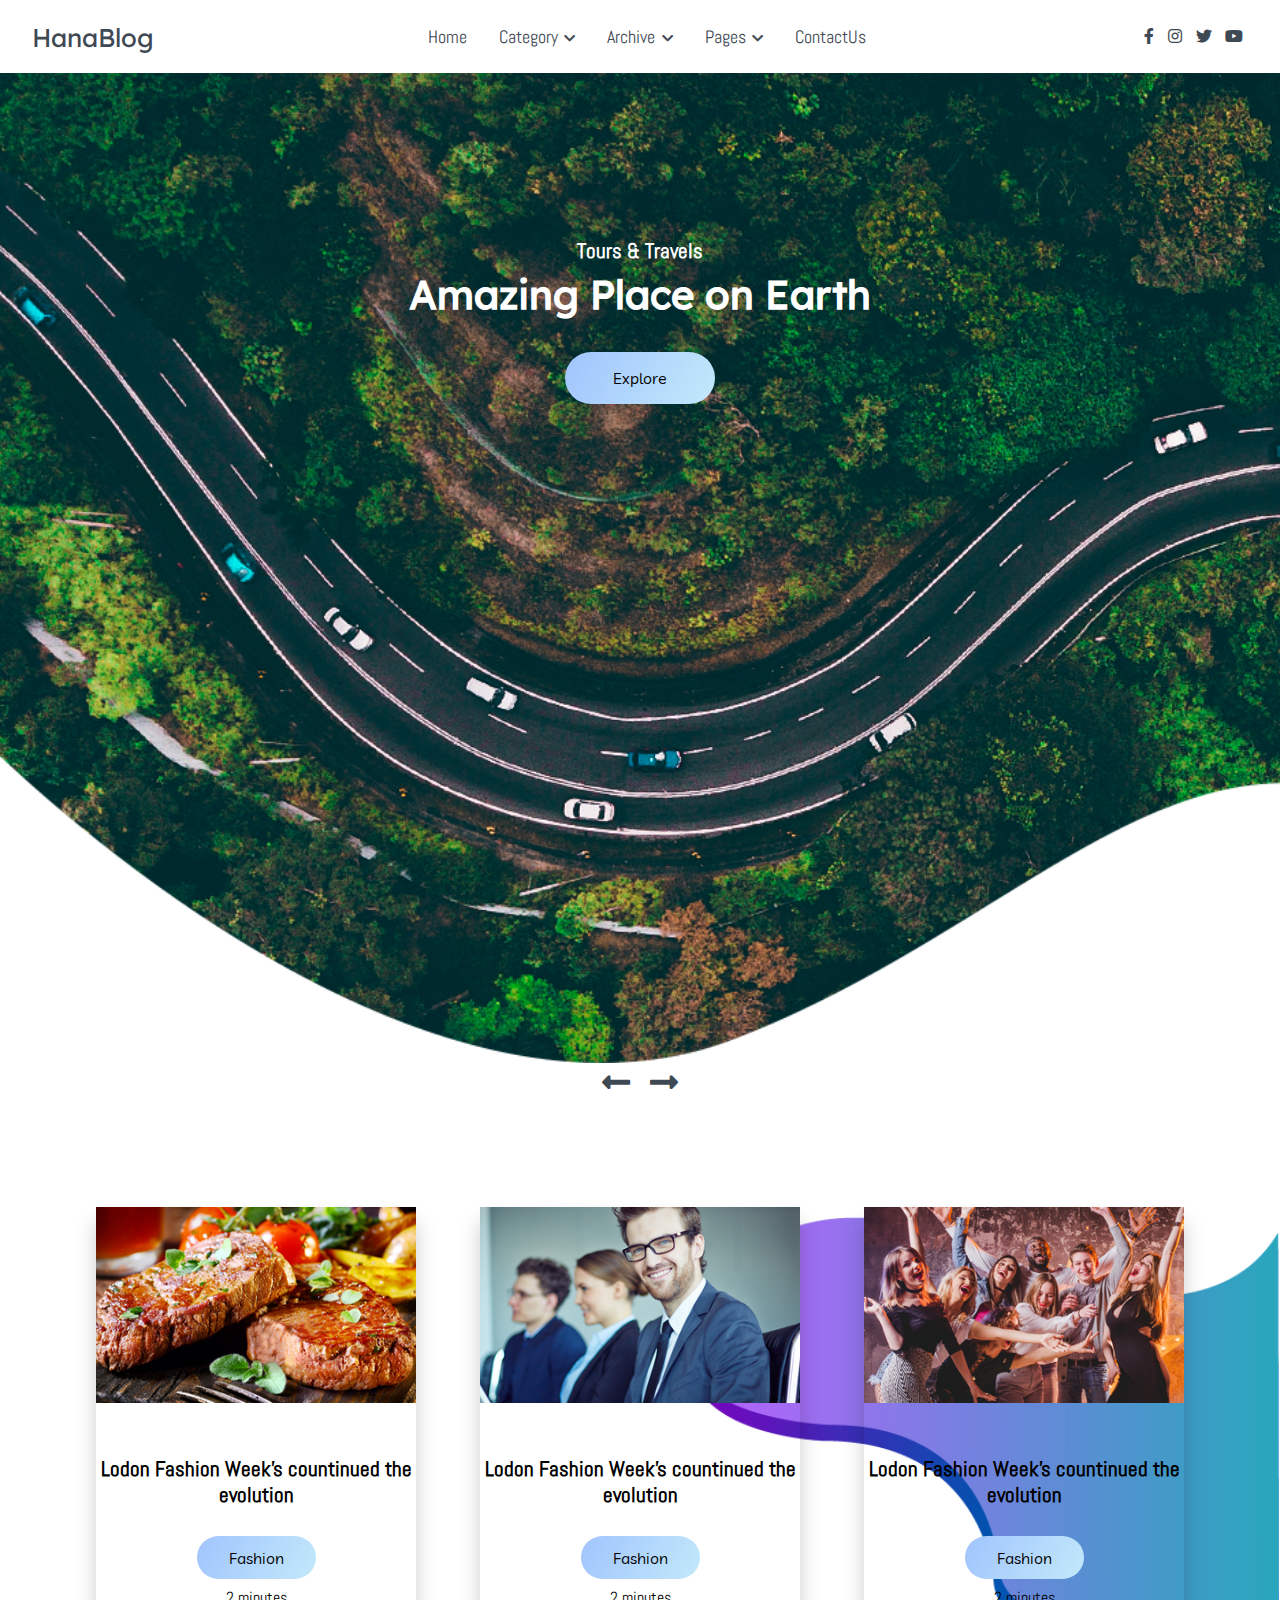
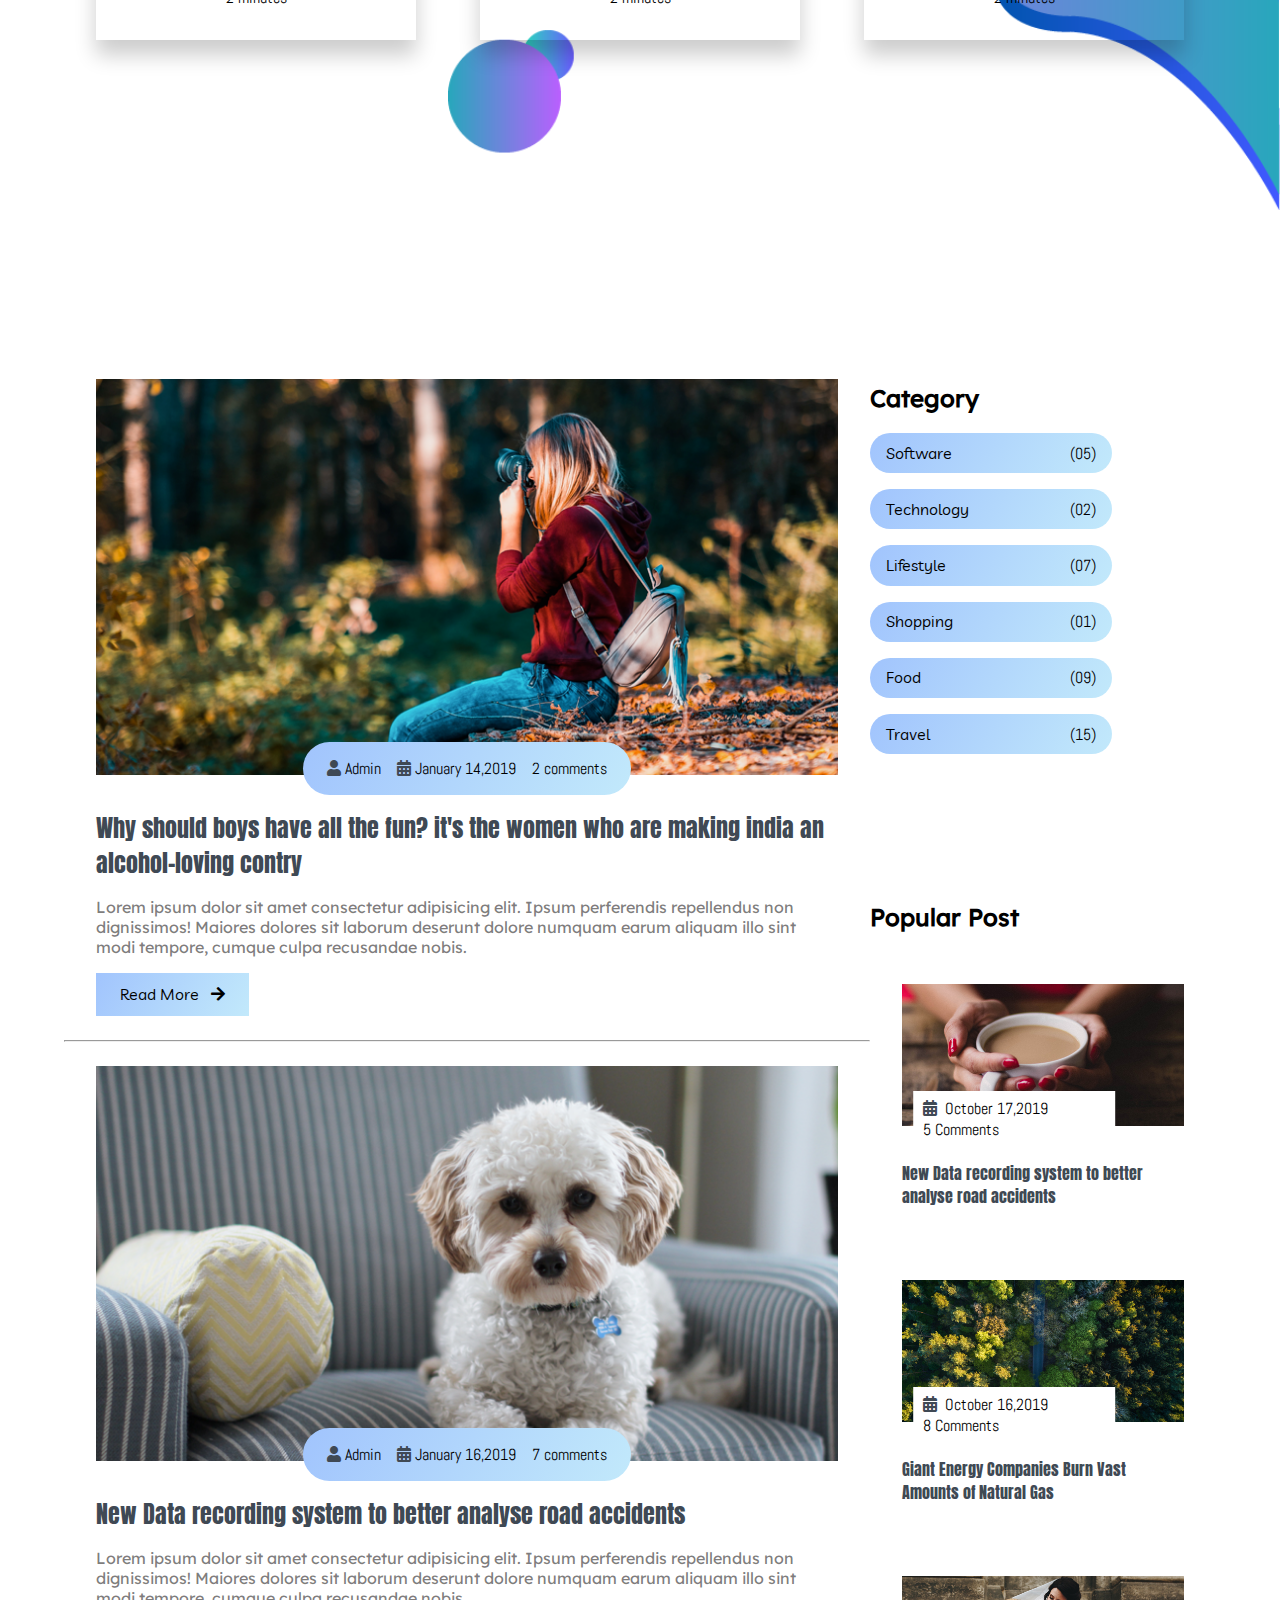
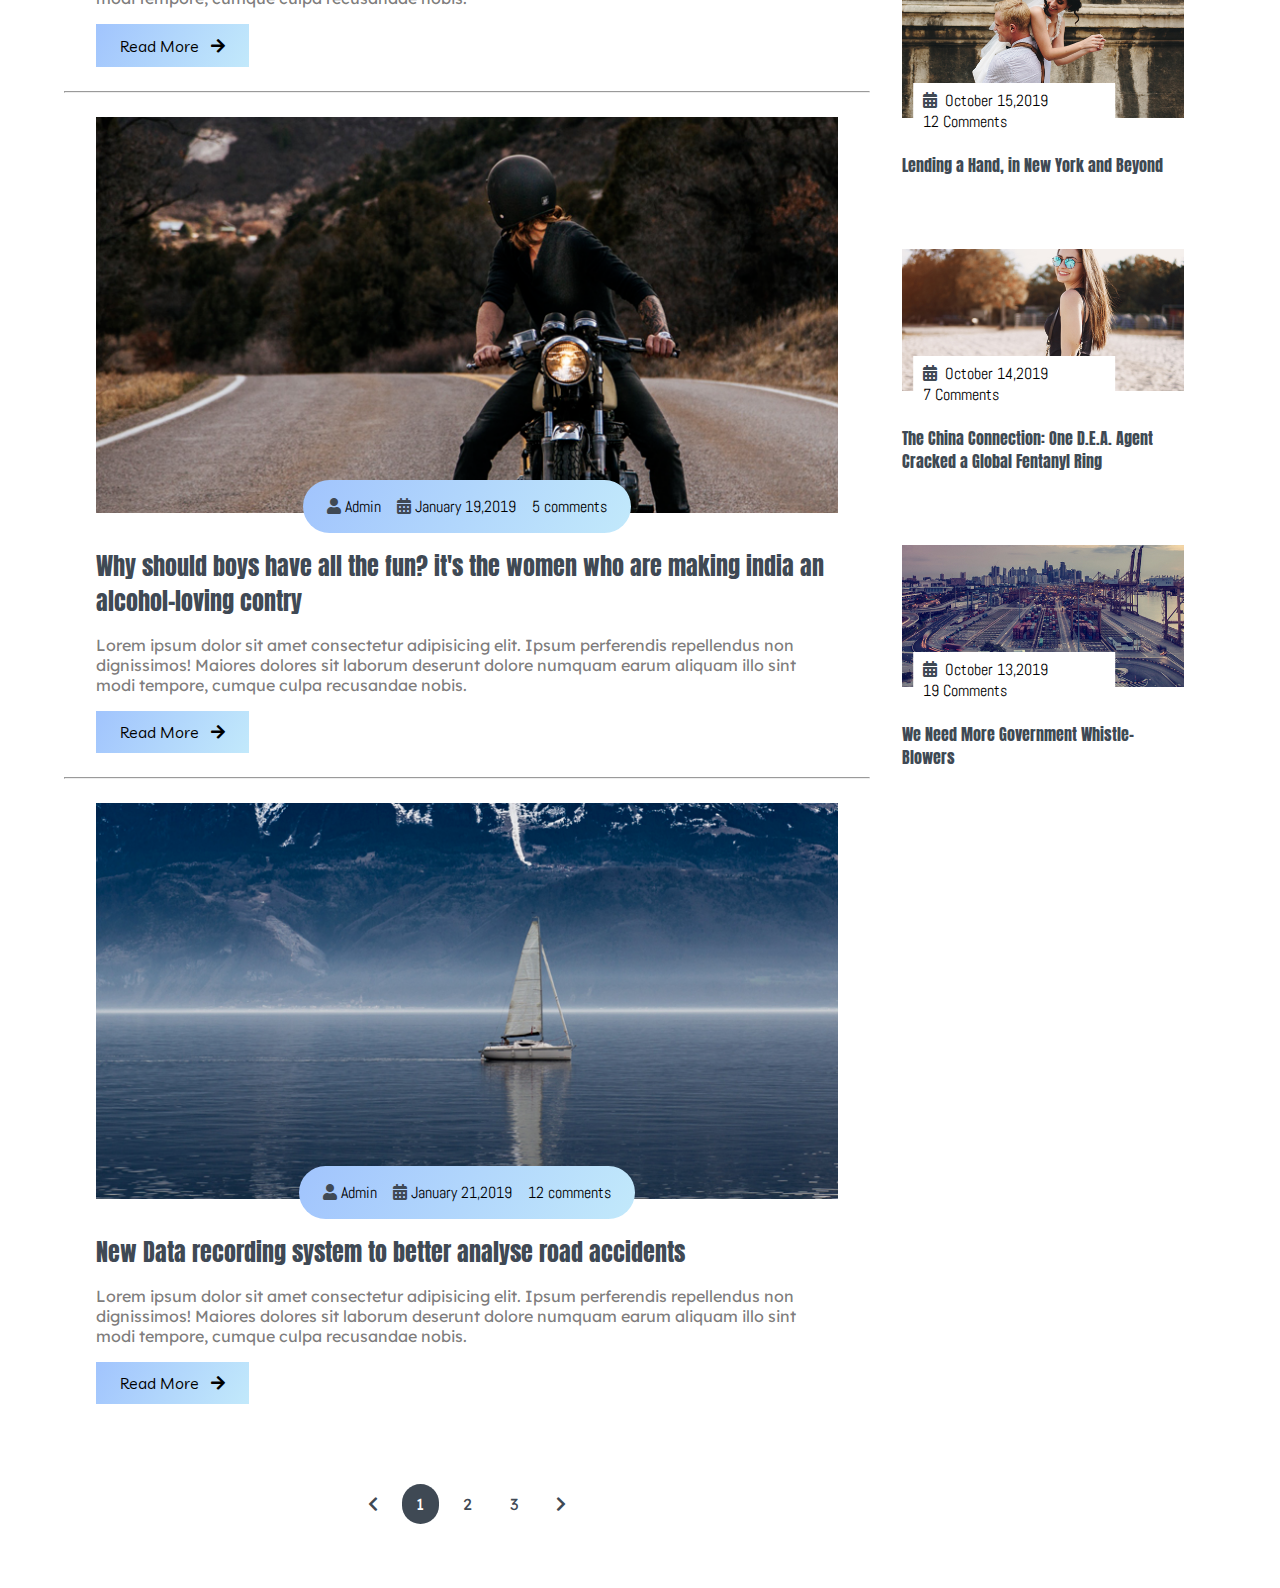
==== index.html @ f2d5c4af "Add popular posts in sidebar" ====
<!DOCTYPE html>
<html lang="en">

<head>
   <meta charset="UTF-8">
   <meta name="viewport" content="width=device-width, initial-scale=1.0">
   <meta http-equiv="X-UA-Compatible" content="ie=edge">
   <title>HanaBlog</title>

   <!-- Font Awesome Icons -->
   <link rel="stylesheet" href="./css/all.css">

   <!-- Fonts -->
   <link rel="stylesheet" href="./css/fonts.css">

   <!-- Custom Style -->
   <link rel="stylesheet" href="./css/main.css">
</head>

<body>
   <div class="wrapper">
      <!-- Header section -->
      <header class="header">
         <!-- Navigation -->
         <nav class="nav">
            <div class="nav-menu flex-row">
               <div class="nav-brand">
                  <a href="#" class="text-gray">HanaBlog</a>
               </div>
               <div>
                  <ul class="nav-items">
                     <li class="nav-link">
                        <a href="#">Home</a>
                     </li>
                     <li class="nav-link has-submenu">
                        <a href="#">Category<i class="fas fa-chevron-down"></i></a>
                        <ul class="sub-menu">
                           <li class="sub-menu-link"><a href="#">Life Style</a></li>
                           <li class="sub-menu-link"><a href="#">Travel</a></li>
                           <li class="sub-menu-link"><a href="#">Food</a></li>
                           <li class="sub-menu-link"><a href="#">Technology</a></li>
                           <li class="sub-menu-link"><a href="#">Software</a></li>
                           <li class="sub-menu-link"><a href="#">Shopping</a></li>
                        </ul>
                     </li>
                     <li class="nav-link has-submenu">
                        <a href="#">Archive<i class="fas fa-chevron-down"></i></a>
                        <ul class="sub-menu archive-items">
                           <li class="sub-menu-link archive-link">
                              <a href="#">
                                 <img src="./assets/Blog-post/blog1.png" alt="blog1">
                                 <p>Why should boys have all the fun? it's
                                 the women who are making india an alcohol-loving contry</p>
                              </a>
                           </li>
                           <li class="sub-menu-link archive-link">
                              <a href="#">
                                 <img src="./assets/Blog-post/blog2.png" alt="blog1">
                                 <p>New Data recording system to better analyse road accidents</p>
                              </a>
                           </li>
                           <li class="sub-menu-link archive-link">
                              <a href="#">
                                 <img src="./assets/Blog-post/blog3.png" alt="blog1">
                                 <p>Why should boys have all the fun? it's
                                 the women who are making india an alcohol-loving contry</p>
                              </a>
                           </li>
                           <li class="sub-menu-link archive-link">
                              <a href="#">
                                 <img src="./assets/Blog-post/blog4.png" alt="blog1">
                                 <p>New Data recording system to better analyse road accidents</p>
                              </a>
                           </li>
                        </ul>
                     </li>
                     <li class="nav-link has-submenu">
                        <a href="#">Pages<i class="fas fa-chevron-down"></i></a>
                        <ul class="sub-menu">
                           <li class="sub-menu-link"><a href="#">Page 1</a></li>
                           <li class="sub-menu-link"><a href="#">Page 2</a></li>
                           <li class="sub-menu-link"><a href="#">Page 3</a></li>
                        </ul>
                     </li>
                     <li class="nav-link">
                        <a href="#">ContactUs</a>
                     </li>
                  </ul>
               </div>
               <div class="social text-gray">
                  <a href="#"><i class="fab fa-facebook-f"></i></a>
                  <a href="#"><i class="fab fa-instagram"></i></a>
                  <a href="#"><i class="fab fa-twitter"></i></a>
                  <a href="#"><i class="fab fa-youtube"></i></a>
               </div>
            </div>
         </nav>
      </header>

      <!-- Main Section -->
      <main class="main">
         <!-- Site title -->
         <section class="site-title">
            <div class="site-background">
               <h3>Tours & Travels</h3>
               <h1>Amazing Place on Earth</h1>
               <button class="btn">Explore</button>
            </div>
         </section>

         <!-- Blog carousel -->
         <section>
            <div class="blog">
               <div class="container">
                  <div class="blog-post">
                     <div class="blog-content">
                        <img src="./assets/Blog-post/post-1.jpg" alt="post1">
                        <div class="blog-title">
                           <h3>Lodon Fashion Week's countinued the evolution</h3>
                           <button class="btn btn-blog">Fashion</button>
                           <span>2 minutes</span>
                        </div>
                     </div>
                     <div class="blog-content">
                        <img src="./assets/Blog-post/post-2.jpg" alt="post1">
                        <div class="blog-title">
                           <h3>Lodon Fashion Week's countinued the evolution</h3>
                           <button class="btn btn-blog">Fashion</button>
                           <span>2 minutes</span>
                        </div>
                     </div>
                     <div class="blog-content">
                        <img src="./assets/Blog-post/post-3.jpg" alt="post1">
                        <div class="blog-title">
                           <h3>Lodon Fashion Week's countinued the evolution</h3>
                           <button class="btn btn-blog">Fashion</button>
                           <span>2 minutes</span>
                        </div>
                     </div>
                  </div>
                  <div class="nav-carousel">
                     <span class="nav-ctrl nav-prev"><i class="fas fa-long-arrow-alt-left"></i></span>
                     <span class="nav-ctrl nav-next"><i class="fas fa-long-arrow-alt-right"></i></span>
                  </div>
               </div>
            </div>
         </section>

         <!-- Site Content -->
         <section class="container">
            <div class="site-content">
               <div class="posts">
                  <div class="post-content">
                     <div class="post-image">
                        <div>
                           <img class="img" src="./assets/Blog-post/blog1.png" alt="blog">
                        </div>
                        <div class="post-info flex-row">
                           <span><i class="fas fa-user text-gray"></i>&nbsp;Admin</span>
                           <span><i class="fas fa-calendar-alt text-gray"></i>&nbsp;January 14,2019</span>
                           <span>2 comments</span>
                        </div>
                     </div>
                     <div class="post-title">
                        <a href="#">
                           Why should boys have all the fun? it's 
                           the women who are making india an alcohol-loving contry
                        </a>
                        <p>Lorem ipsum dolor sit amet consectetur adipisicing elit. 
                           Ipsum perferendis repellendus non dignissimos!
                            Maiores dolores sit laborum deserunt dolore numquam earum 
                            aliquam illo sint modi tempore, cumque culpa recusandae nobis.
                        </p>
                        <button class="btn post-btn">Read More &nbsp; <i class="fas fa-arrow-right"></i></button>
                     </div>
                  </div>
                  <hr>
                  <div class="post-content">
                     <div class="post-image">
                        <div>
                           <img class="img" src="./assets/Blog-post/blog2.png" alt="blog">
                        </div>
                        <div class="post-info flex-row">
                           <span><i class="fas fa-user text-gray"></i>&nbsp;Admin</span>
                           <span><i class="fas fa-calendar-alt text-gray"></i>&nbsp;January 16,2019</span>
                           <span>7 comments</span>
                        </div>
                     </div>
                     <div class="post-title">
                        <a href="#">
                           New Data recording system to better analyse road accidents
                        </a>
                        <p>Lorem ipsum dolor sit amet consectetur adipisicing elit. 
                           Ipsum perferendis repellendus non dignissimos!
                            Maiores dolores sit laborum deserunt dolore numquam earum 
                            aliquam illo sint modi tempore, cumque culpa recusandae nobis.
                        </p>
                        <button class="btn post-btn">Read More &nbsp; <i class="fas fa-arrow-right"></i></button>
                     </div>
                  </div>
                  <hr>
                  <div class="post-content">
                     <div class="post-image">
                        <div>
                           <img class="img" src="./assets/Blog-post/blog3.png" alt="blog">
                        </div>
                        <div class="post-info flex-row">
                           <span><i class="fas fa-user text-gray"></i>&nbsp;Admin</span>
                           <span><i class="fas fa-calendar-alt text-gray"></i>&nbsp;January 19,2019</span>
                           <span>5 comments</span>
                        </div>
                     </div>
                     <div class="post-title">
                        <a href="#">
                           Why should boys have all the fun? it's 
                           the women who are making india an alcohol-loving contry
                        </a>
                        <p>Lorem ipsum dolor sit amet consectetur adipisicing elit. 
                           Ipsum perferendis repellendus non dignissimos!
                            Maiores dolores sit laborum deserunt dolore numquam earum 
                            aliquam illo sint modi tempore, cumque culpa recusandae nobis.
                        </p>
                        <button class="btn post-btn">Read More &nbsp; <i class="fas fa-arrow-right"></i></button>
                     </div>
                  </div>
                  <hr>
                  <div class="post-content">
                     <div class="post-image">
                        <div>
                           <img class="img" src="./assets/Blog-post/blog4.png" alt="blog">
                        </div>
                        <div class="post-info flex-row">
                           <span><i class="fas fa-user text-gray"></i>&nbsp;Admin</span>
                           <span><i class="fas fa-calendar-alt text-gray"></i>&nbsp;January 21,2019</span>
                           <span>12 comments</span>
                        </div>
                     </div>
                     <div class="post-title">
                        <a href="#">
                           New Data recording system to better analyse road accidents
                        </a>
                        <p>Lorem ipsum dolor sit amet consectetur adipisicing elit. 
                           Ipsum perferendis repellendus non dignissimos!
                            Maiores dolores sit laborum deserunt dolore numquam earum 
                            aliquam illo sint modi tempore, cumque culpa recusandae nobis.
                        </p>
                        <button class="btn post-btn">Read More &nbsp; <i class="fas fa-arrow-right"></i></button>
                     </div>
                  </div>
                  <div class="pagination flex-row">
                     <a href="#"><i class="fas fa-chevron-left"></i></a>
                     <a href="#" class="pages active">1</a>
                     <a href="#" class="pages">2</a>
                     <a href="#" class="pages">3</a>
                     <a href="#"><i class="fas fa-chevron-right"></i></a>
                  </div>
               </div>
               <aside class="sidebar">
                  <div class="category">
                     <h2>Category</h2>
                     <ul class="category-list">
                        <li class="list-items">
                           <a href="#">software<span>(05)</span></a>
                        </li>
                        <li class="list-items">
                           <a href="#">technology<span>(02)</span></a>
                        </li>
                        <li class="list-items">
                           <a href="#">lifestyle<span>(07)</span></a>
                        </li>
                        <li class="list-items">
                           <a href="#">shopping<span>(01)</span></a>
                        </li>
                        <li class="list-items">
                           <a href="#">food<span>(09)</span></a>
                        </li>
                        <li class="list-items">
                           <a href="#">travel<span>(15)</span></a>
                        </li>
                     </ul>
                  </div>
                  <div class="popular-post">
                     <h2>Popular Post</h2>
                     <div class="post-content">
                        <div class="post-image">
                           <div>
                              <img class="img" src="./assets/popular-post/m-blog-1.jpg" alt="blog">
                           </div>
                           <div class="post-info flex-row">
                              <span>
                                 <i class="fas fa-calendar-alt text-gray"></i>
                                 &nbsp;October 17,2019
                              </span>
                              <span>5 Comments</span>
                           </div>
                        </div>
                        <div class="post-title">
                           <a href="#">New Data recording system to better analyse road accidents</a>
                        </div>
                     </div>
                     <div class="post-content">
                        <div class="post-image">
                           <div>
                              <img class="img" src="./assets/popular-post/m-blog-2.jpg" alt="blog">
                           </div>
                           <div class="post-info flex-row">
                              <span>
                                 <i class="fas fa-calendar-alt text-gray"></i>
                                 &nbsp;October 16,2019
                              </span>
                              <span>8 Comments</span>
                           </div>
                        </div>
                        <div class="post-title">
                           <a href="#">Giant Energy Companies Burn Vast Amounts of Natural Gas</a>
                        </div>
                     </div>
                     <div class="post-content">
                        <div class="post-image">
                           <div>
                              <img class="img" src="./assets/popular-post/m-blog-3.jpg" alt="blog">
                           </div>
                           <div class="post-info flex-row">
                              <span>
                                 <i class="fas fa-calendar-alt text-gray"></i>
                                 &nbsp;October 15,2019
                              </span>
                              <span>12 Comments</span>
                           </div>
                        </div>
                        <div class="post-title">
                           <a href="#">Lending a Hand, in New York and Beyond</a>
                        </div>
                     </div>
                     <div class="post-content">
                        <div class="post-image">
                           <div>
                              <img class="img" src="./assets/popular-post/m-blog-4.jpg" alt="blog">
                           </div>
                           <div class="post-info flex-row">
                              <span>
                                 <i class="fas fa-calendar-alt text-gray"></i>
                                 &nbsp;October 14,2019
                              </span>
                              <span>7 Comments</span>
                           </div>
                        </div>
                        <div class="post-title">
                           <a href="#">The China Connection: One D.E.A. Agent Cracked a Global Fentanyl Ring</a>
                        </div>
                     </div>
                     <div class="post-content">
                        <div class="post-image">
                           <div>
                              <img class="img" src="./assets/popular-post/m-blog-5.jpg" alt="blog">
                           </div>
                           <div class="post-info flex-row">
                              <span>
                                 <i class="fas fa-calendar-alt text-gray"></i>
                                 &nbsp;October 13,2019
                              </span>
                              <span>19 Comments</span>
                           </div>
                        </div>
                        <div class="post-title">
                           <a href="#">We Need More Government Whistle-Blowers</a>
                        </div>
                     </div>
                  </div>
               </aside>
            </div>
         </section>
      </main>

      <!-- Footer section -->
      <footer class="footer">

      </footer>
   </div>

   <!-- Jquery Library file -->
   <script src="./js/Jquery3.4.1.min.js"></script>

   <!-- Custom Javascript file -->
   <script src="js/main.js"></script>
</body>

</html>
---- css/fonts.css ----
/* font-family: Abel */
@font-face {
    font-family: Abel;
    src: url('../fonts/Abel/Abel-Regular.ttf');
}

/* font-family: Anton */
@font-face {
    font-family: Anton;
    src: url('../fonts/Anton/Anton-Regular.ttf');
}

/* font-family: Josefin */
@font-face {
    font-family: Josefin;
    src: url('../fonts/Josefin_Sans/JosefinSans-Regular.ttf');
}

/* font-family: Lexend */
@font-face {
    font-family: Lexend;
    src: url('../fonts/Lexend_Deca/LexendDeca-Regular.ttf');
}

/* font-family: Lexend */
@font-face {
    font-family: Livvic;
    src: url('../fonts/Livvic/Livvic-Regular.ttf');
}
---- css/main.css ----
/* import all component */

@import url('../css/header.css');
@import url('../css/site-title.css');
@import url('../css/blog-carousel.css');
@import url('../css/post-content.css');
@import url('../css/sidebar.css');

* {
    box-sizing: border-box;
}

body {
    margin: 0;
    padding: 0;
    overflow-x: hidden;
}

:root {

    /* theme colors */
    --text-gray: #3f4954;
    --text-light: #686666da;
    --bg-color: #0f0f0f;
    --white: #ffffff;
    --midnight: #104f55;

    /* gradient colors */
    --sky: linear-gradient(120deg, #a1c4fd 0%, #c2e9fb 100%);

    /* theme font-family */
    --Abel: 'Abel', cursive;
    --Anton: 'Anton', cursive;
    --Josefin: 'Josefin', cursive;
    --Lexend: 'Lexend', cursive;
    --Livvic: 'Livvic', cursive;
}

/* Global */
a {
    text-decoration: none;
    color: var(--text-gray);
}

ul {
    margin: 0;
    padding: 0;
    list-style-type: none;
}

.flex-row {
    display: flex;
    flex-direction: row;
    flex-wrap: wrap;
}

h1 {
    font-family: var(--Lexend);
    font-size: 2.5rem;
}

h2 {
    font-family: var(--Lexend);
}

h3 {
    font-family: var(--Abel);
    font-size: 1.3rem;
}

p {
    font-family: var(--Lexend);
    color: var(--text-light);
}

img {
    width: 100%;
}

.text-gray {
    color: var(--text-gray);
}

span {
    font-family: var(--Abel);
}

.btn {
    border: none;
    border-radius: 2rem;
    padding: 1rem 3rem;
    font-size: 1rem;
    font-family: var(--Livvic);
    cursor: pointer;
}

.container {
    margin: 0 5vw;
}
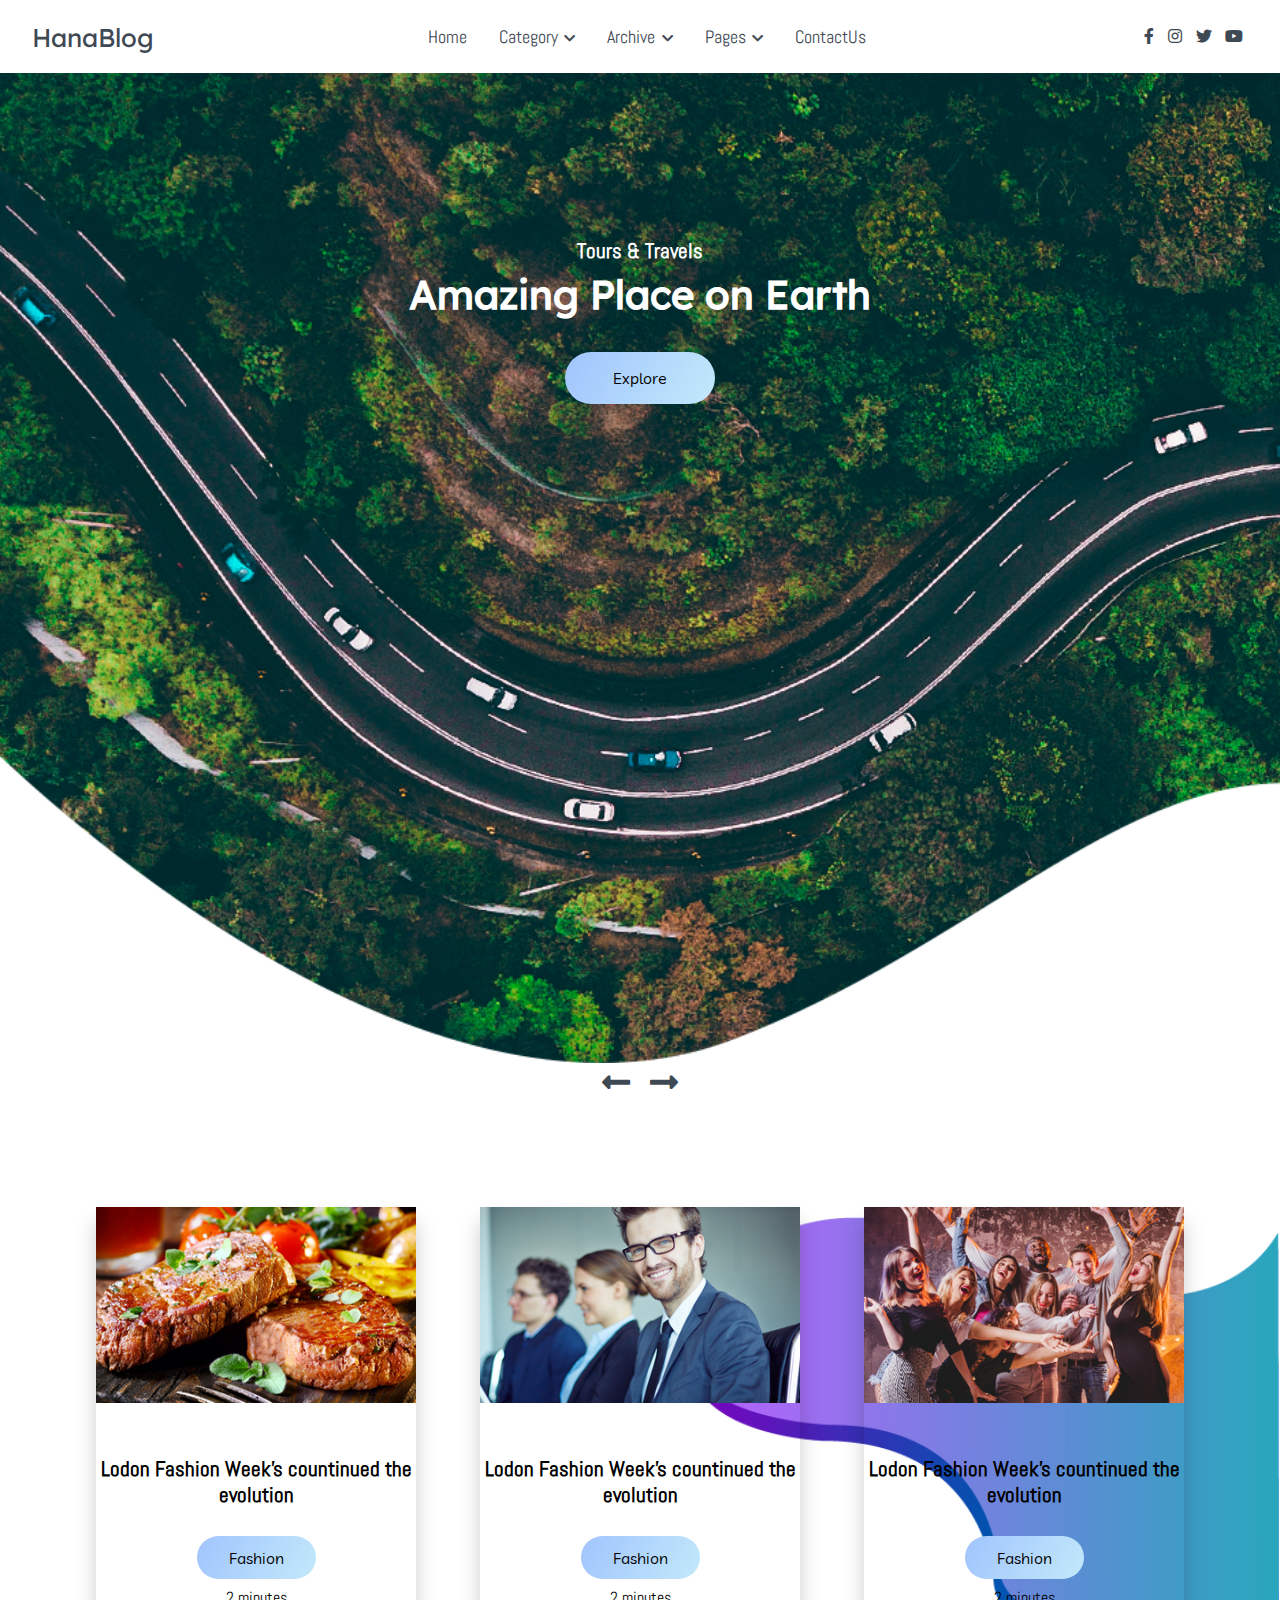
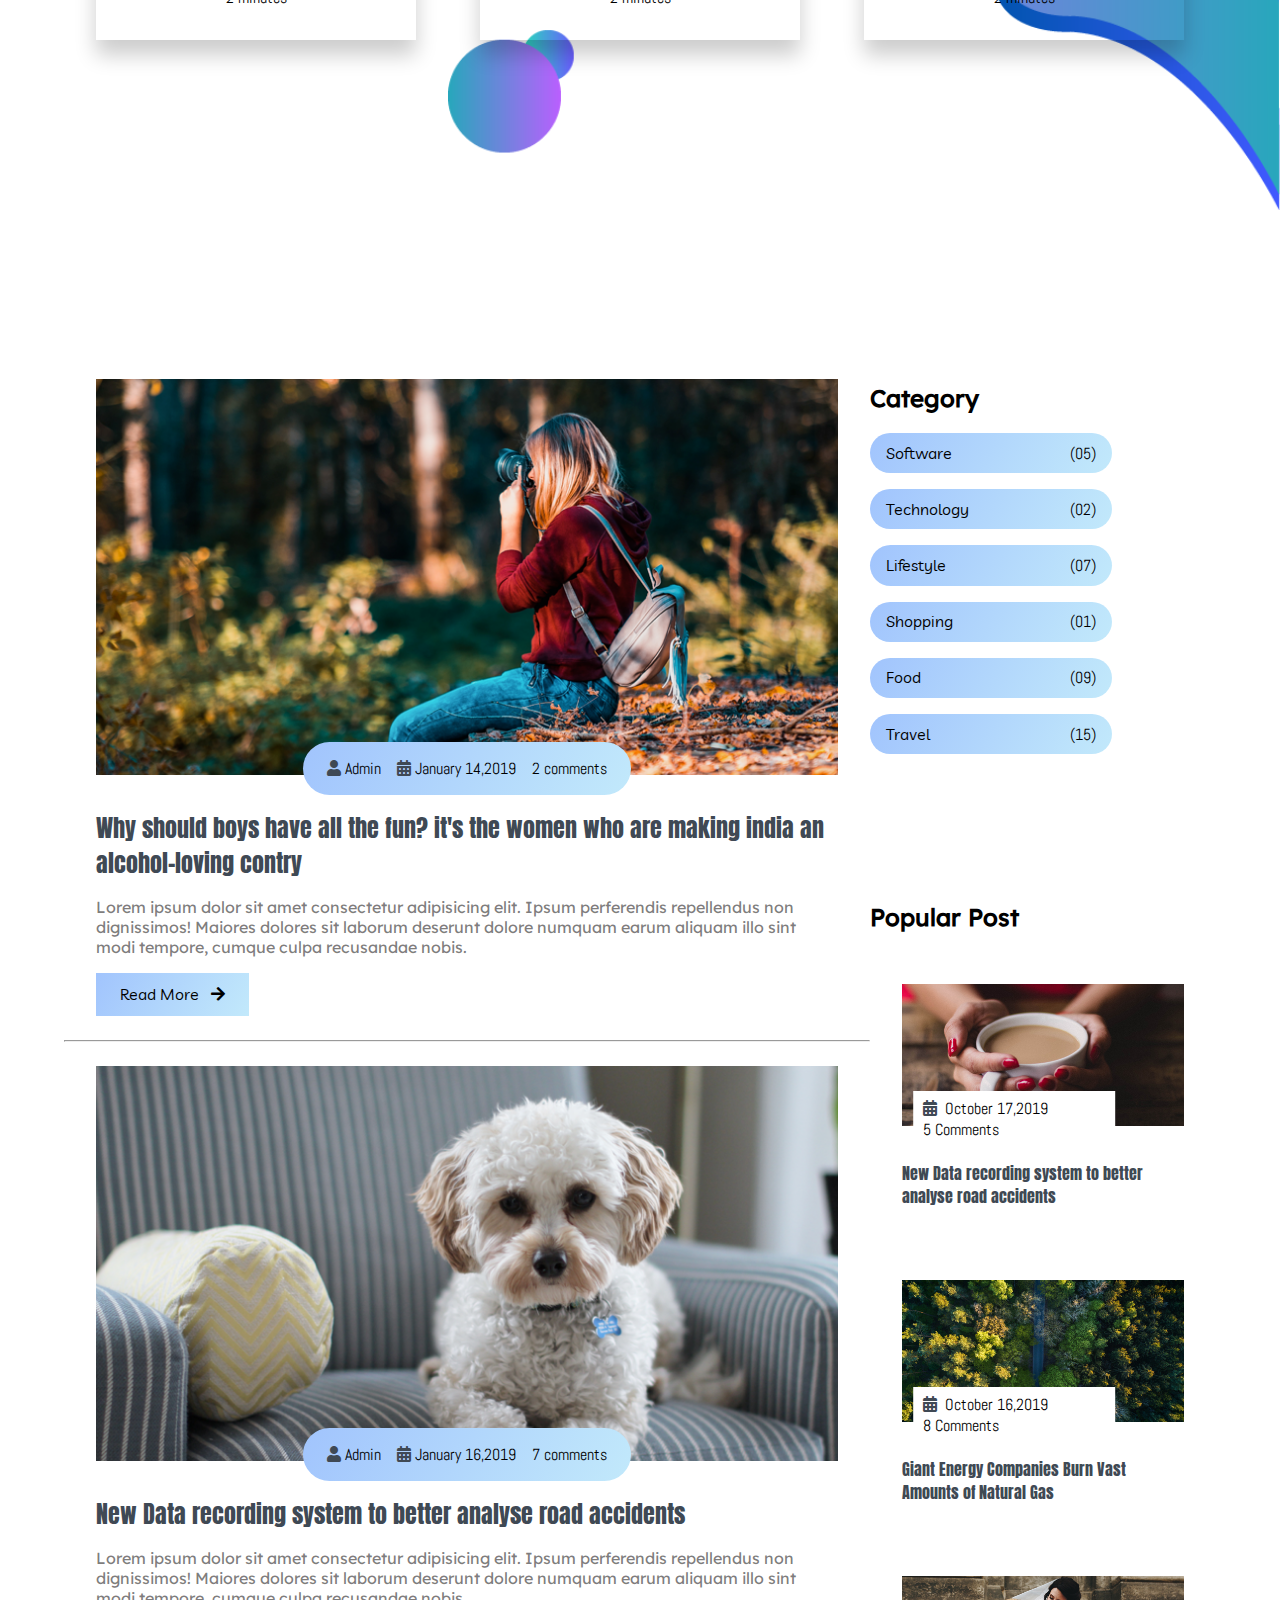
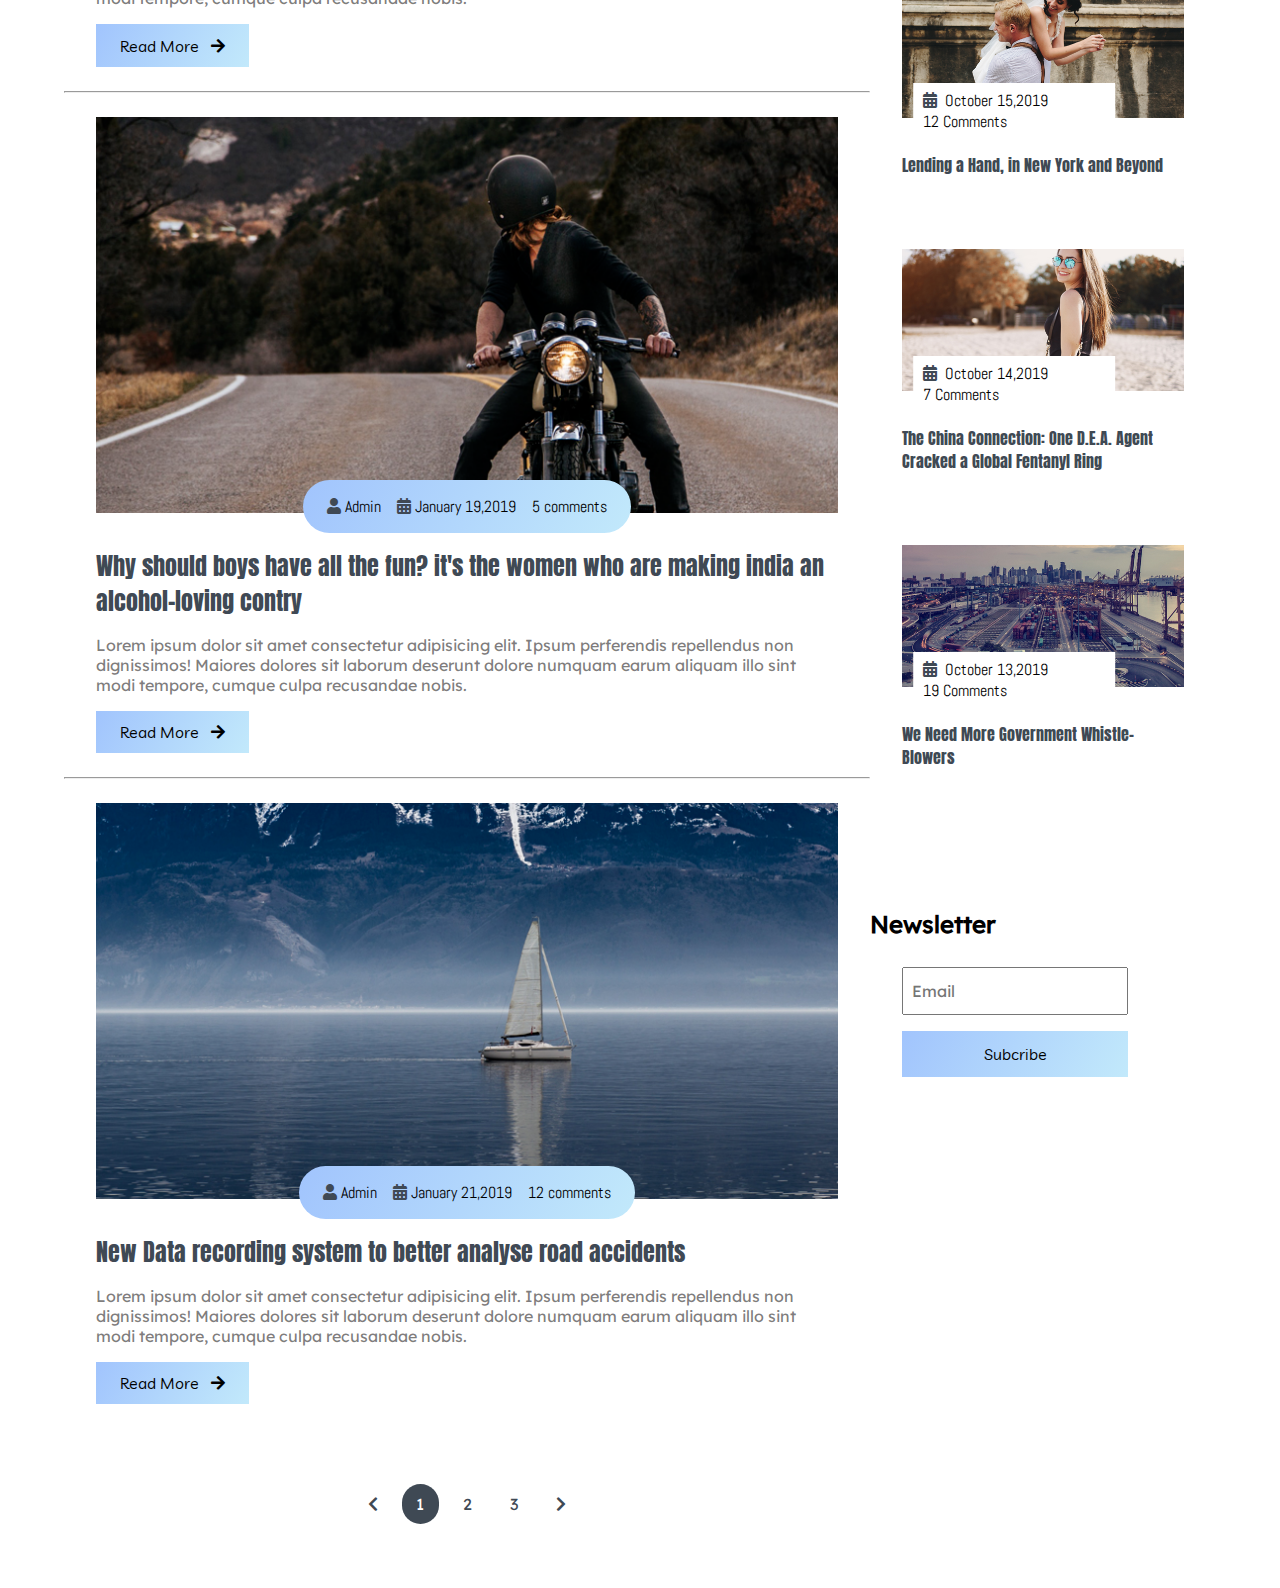
==== commit 0ccbb86f: "Modified: add newsletter for index.html" ====
--- a/index.html
+++ b/index.html
@@ -367,6 +367,13 @@
                         </div>
                      </div>
                   </div>
+                  <div class="newsletter">
+                     <h2>Newsletter</h2>
+                     <div class="form-element">
+                        <input type="text" class="input-element" placeholder="Email">
+                        <button class="btn form-btn">Subcribe</button>
+                     </div>
+                  </div>
                </aside>
             </div>
          </section>
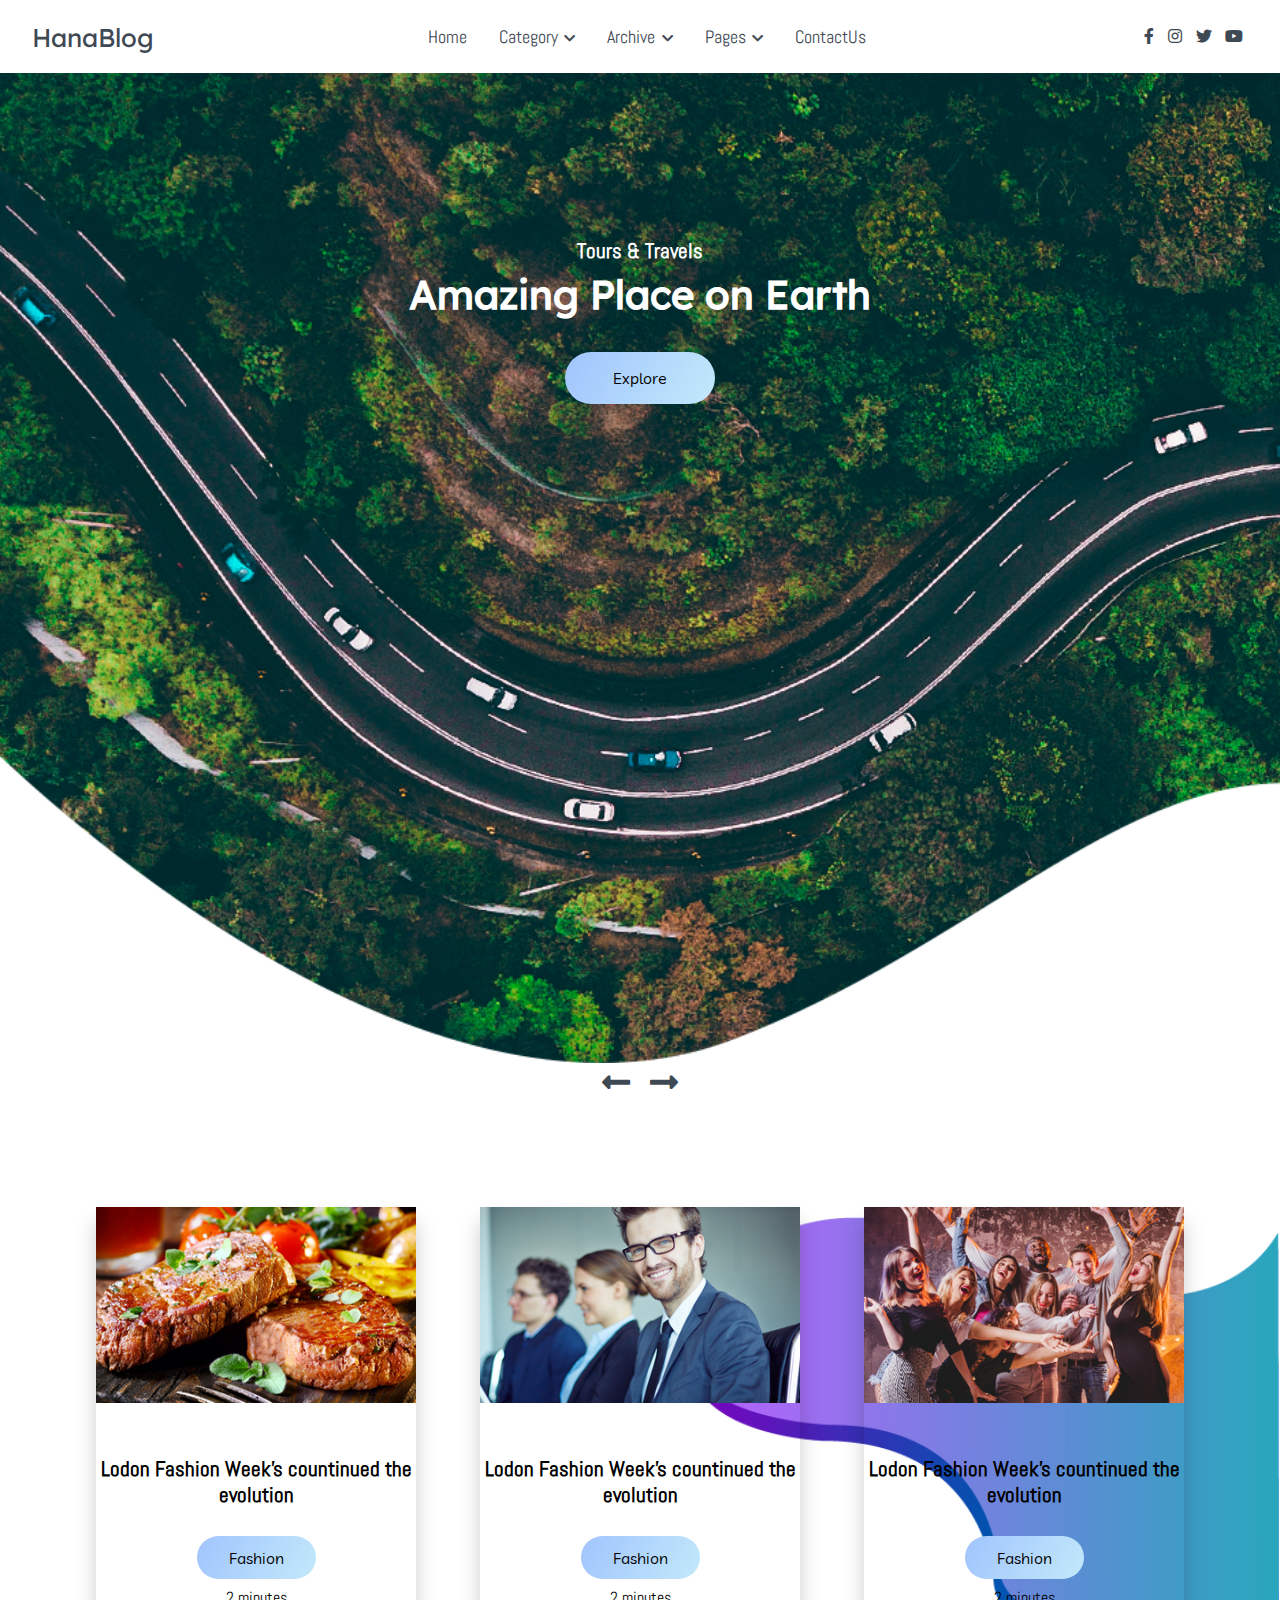
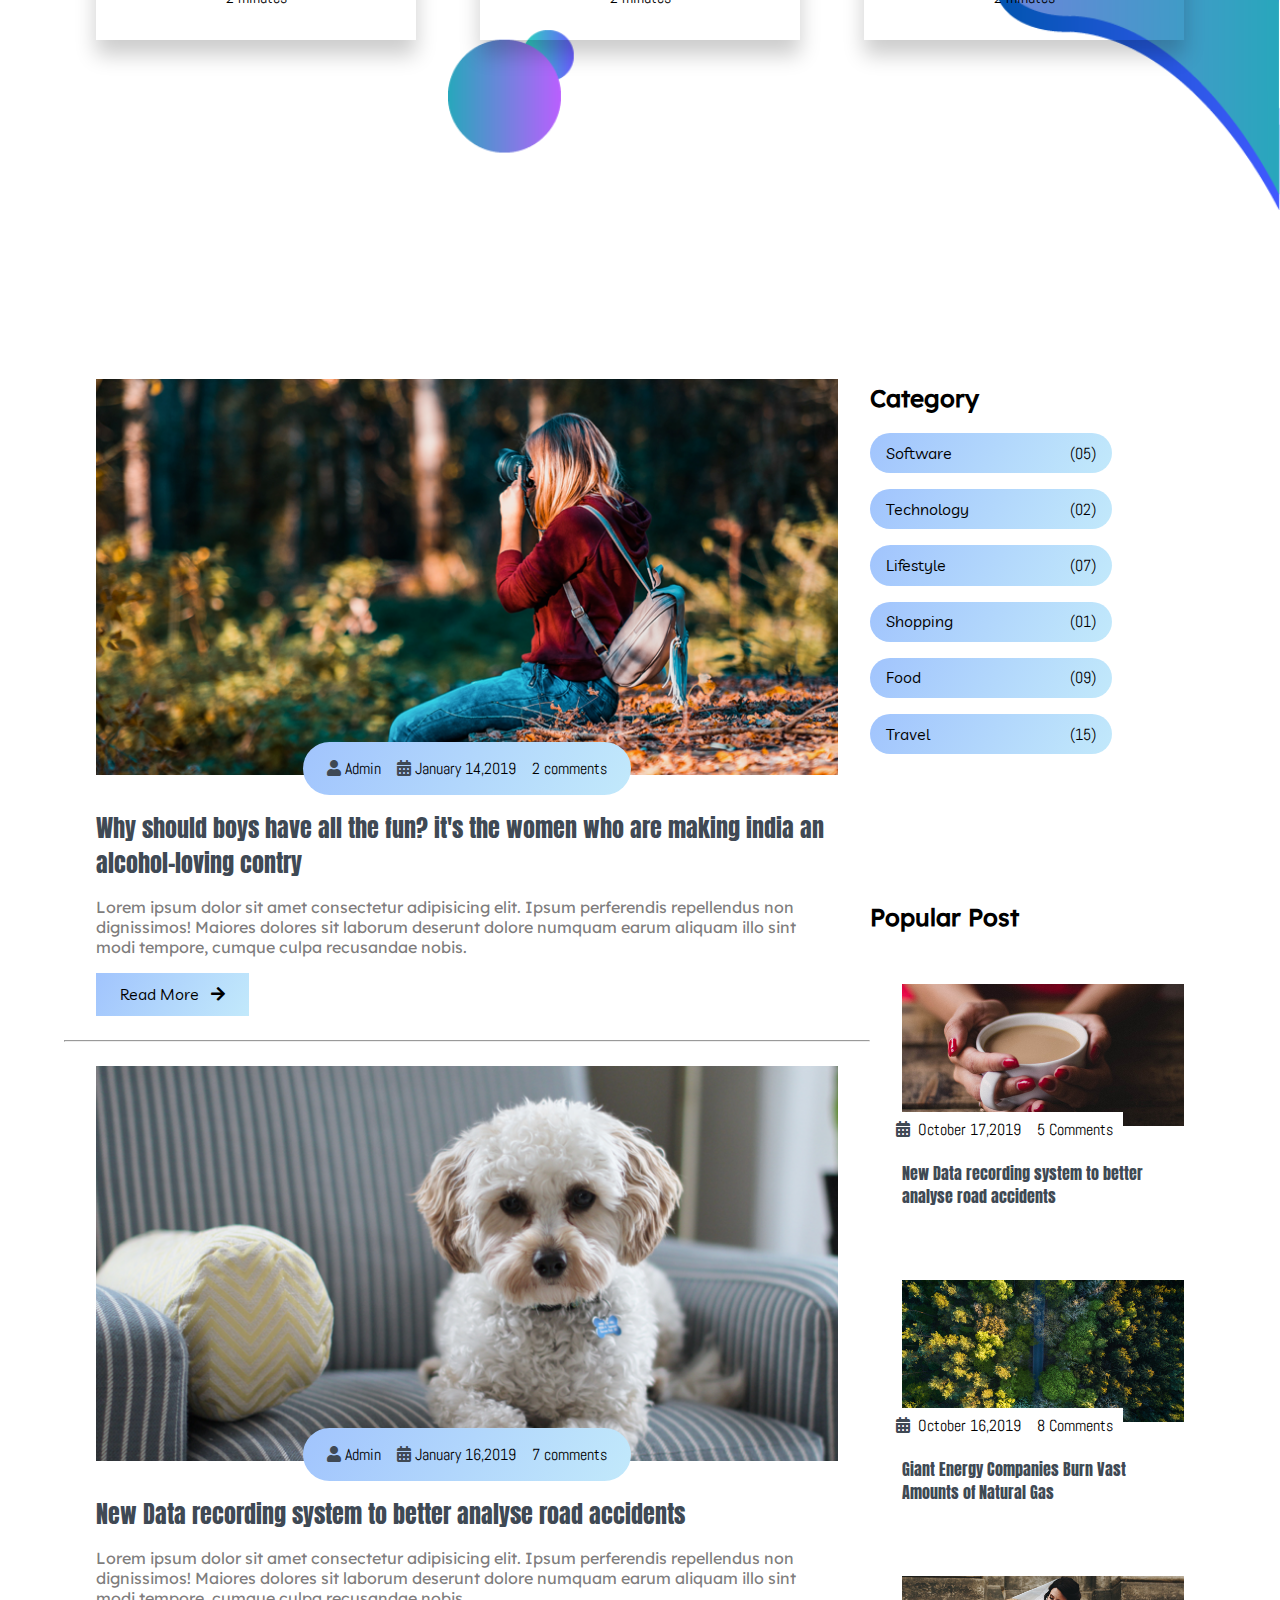
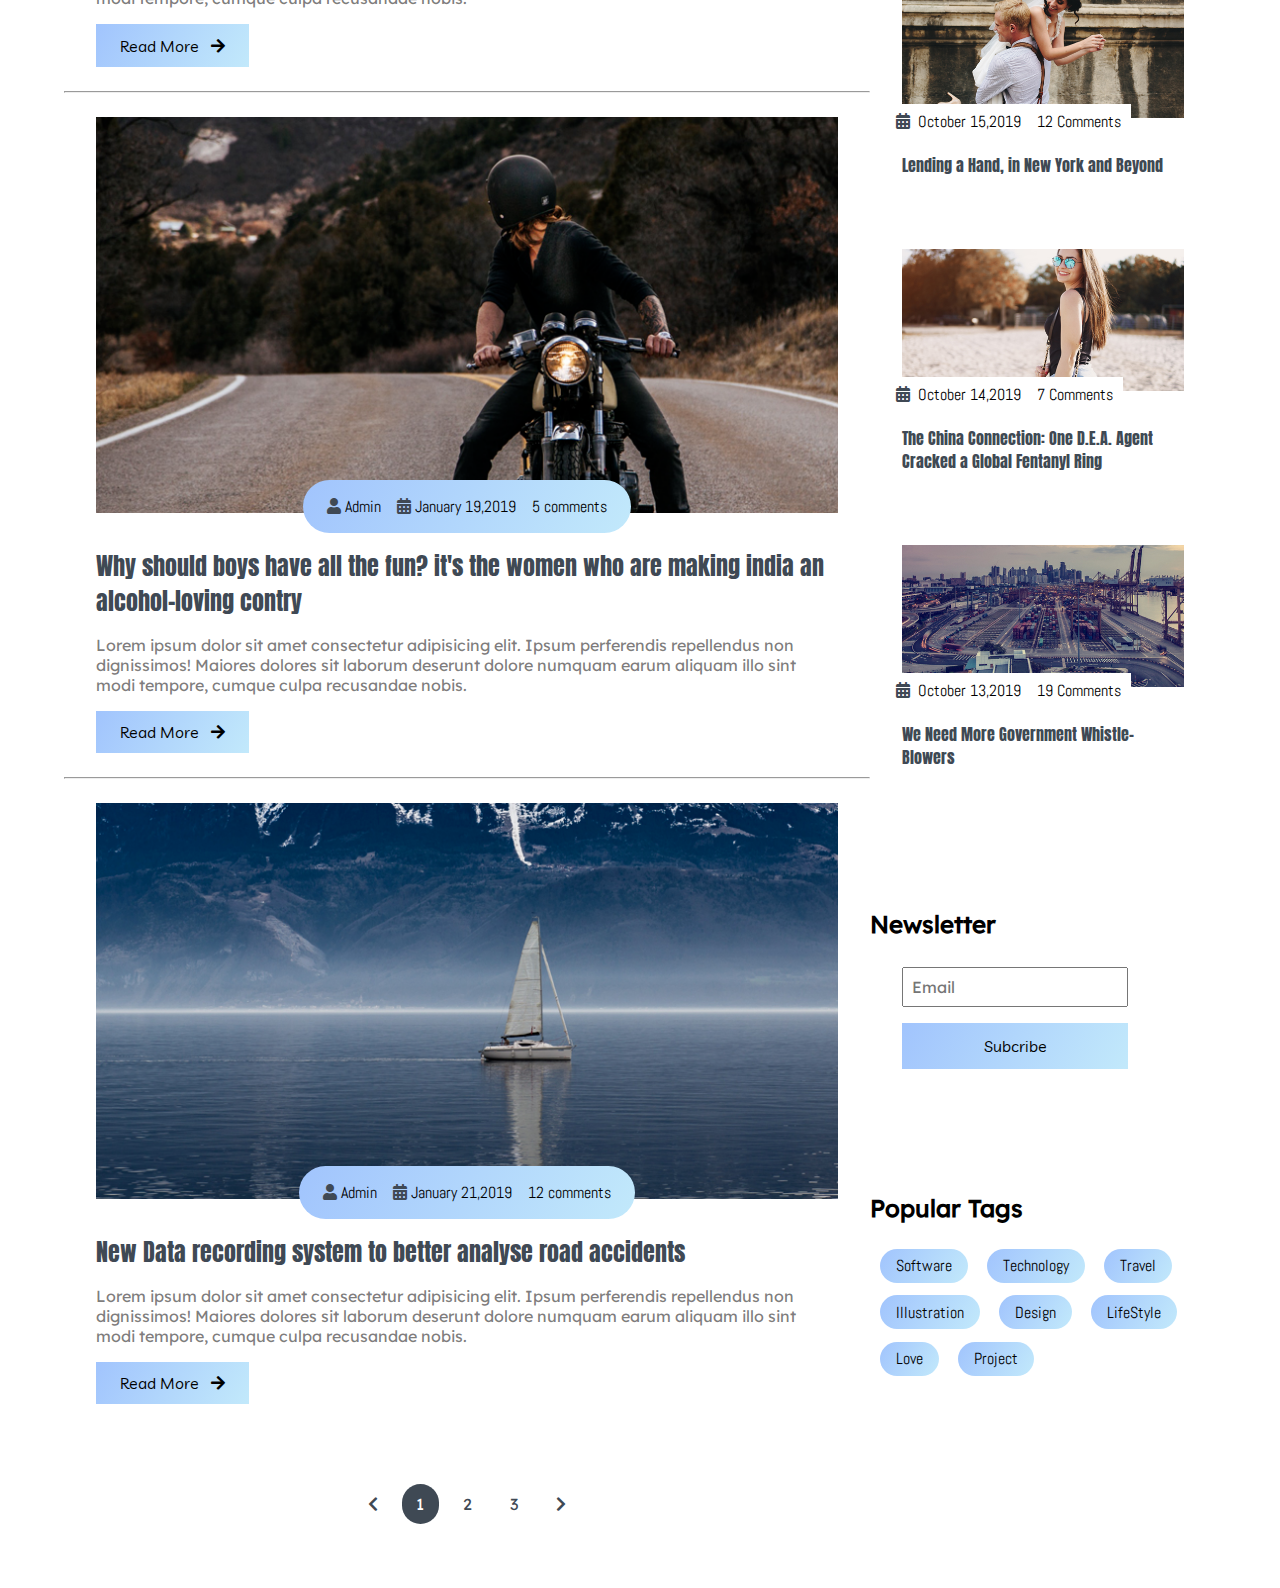
==== commit 1eb2725d: "Add popular tags in sidebar" ====
--- a/index.html
+++ b/index.html
@@ -374,6 +374,19 @@
                         <button class="btn form-btn">Subcribe</button>
                      </div>
                   </div>
+                  <div class="popular-tags">
+                     <h2>Popular Tags</h2>
+                     <div class="tags flex-row">
+                        <a href="#" class="tag">Software</a>
+                        <a href="#" class="tag">Technology</a>
+                        <a href="#" class="tag">Travel</a>
+                        <a href="#" class="tag">Illustration</a>
+                        <a href="#" class="tag">Design</a>
+                        <a href="#" class="tag">LifeStyle</a>
+                        <a href="#" class="tag">Love</a>
+                        <a href="#" class="tag">Project</a>
+                     </div>
+                  </div>
                </aside>
             </div>
          </section>
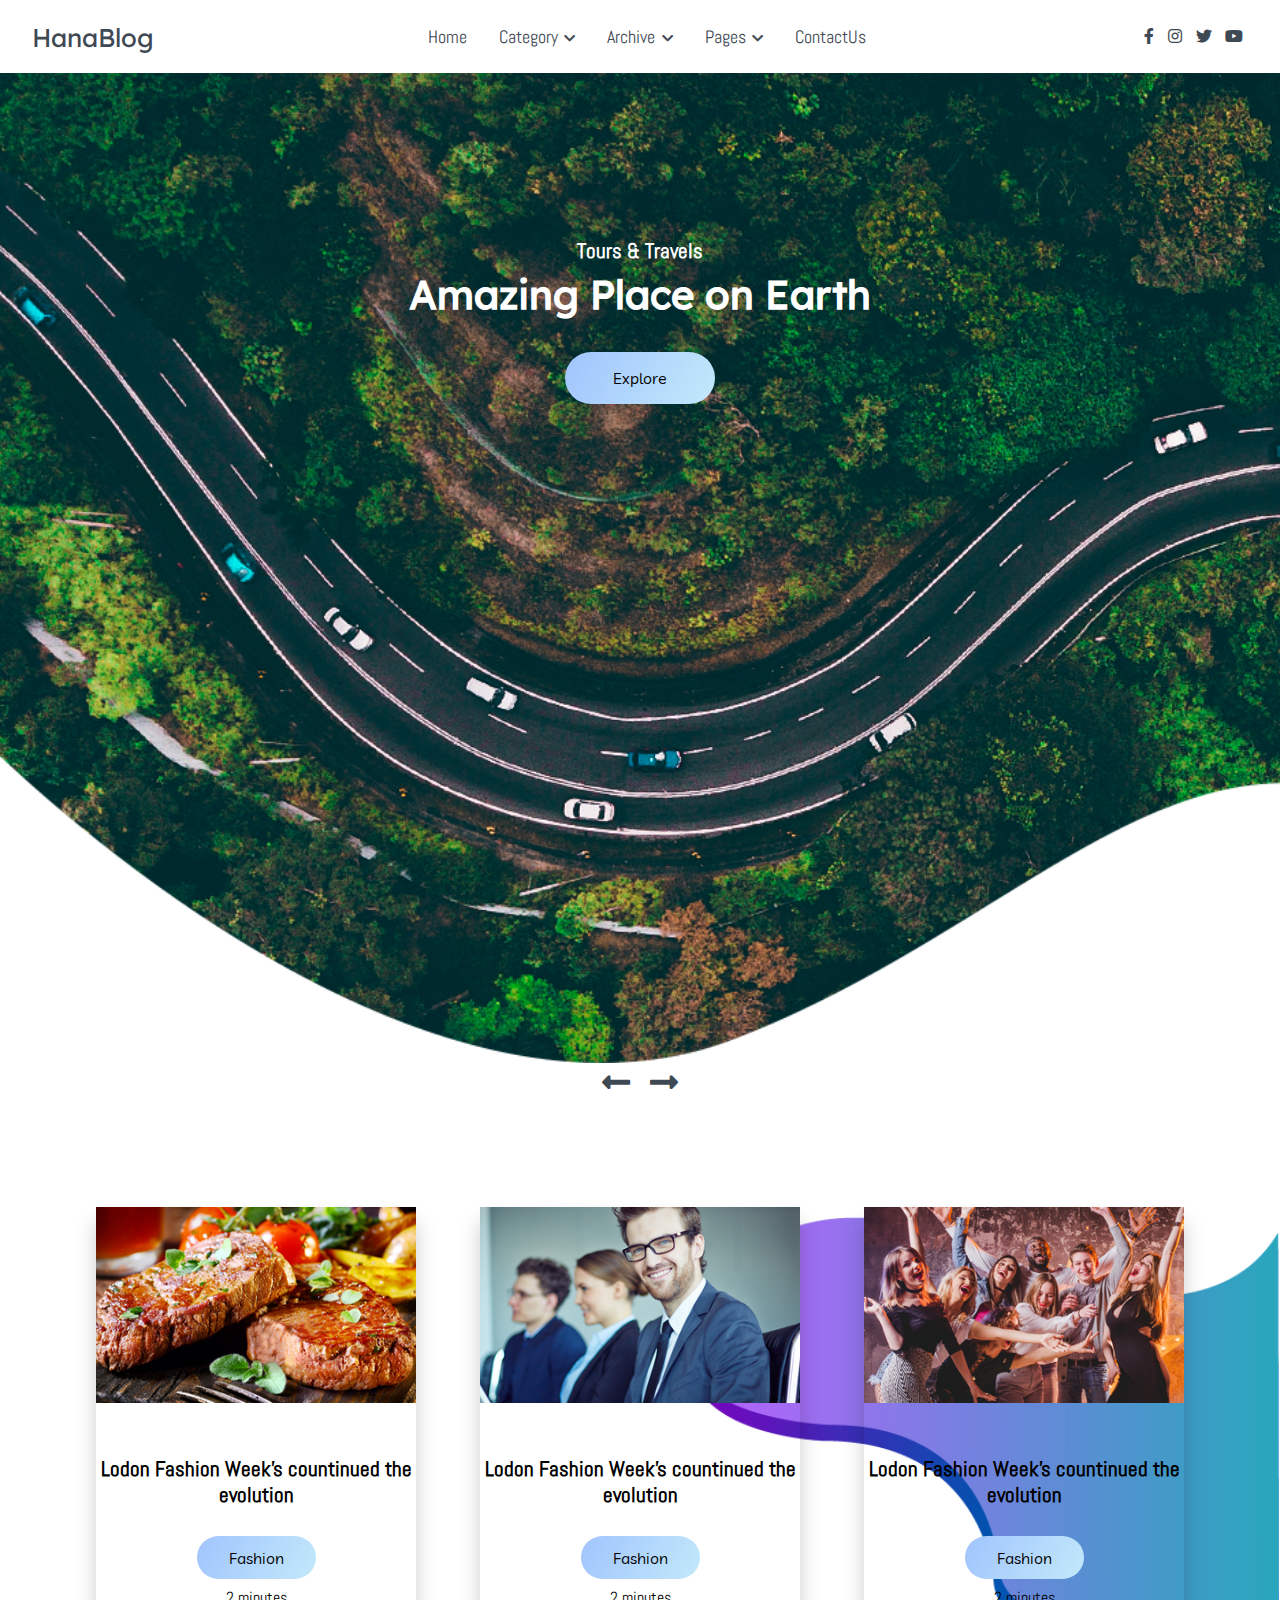
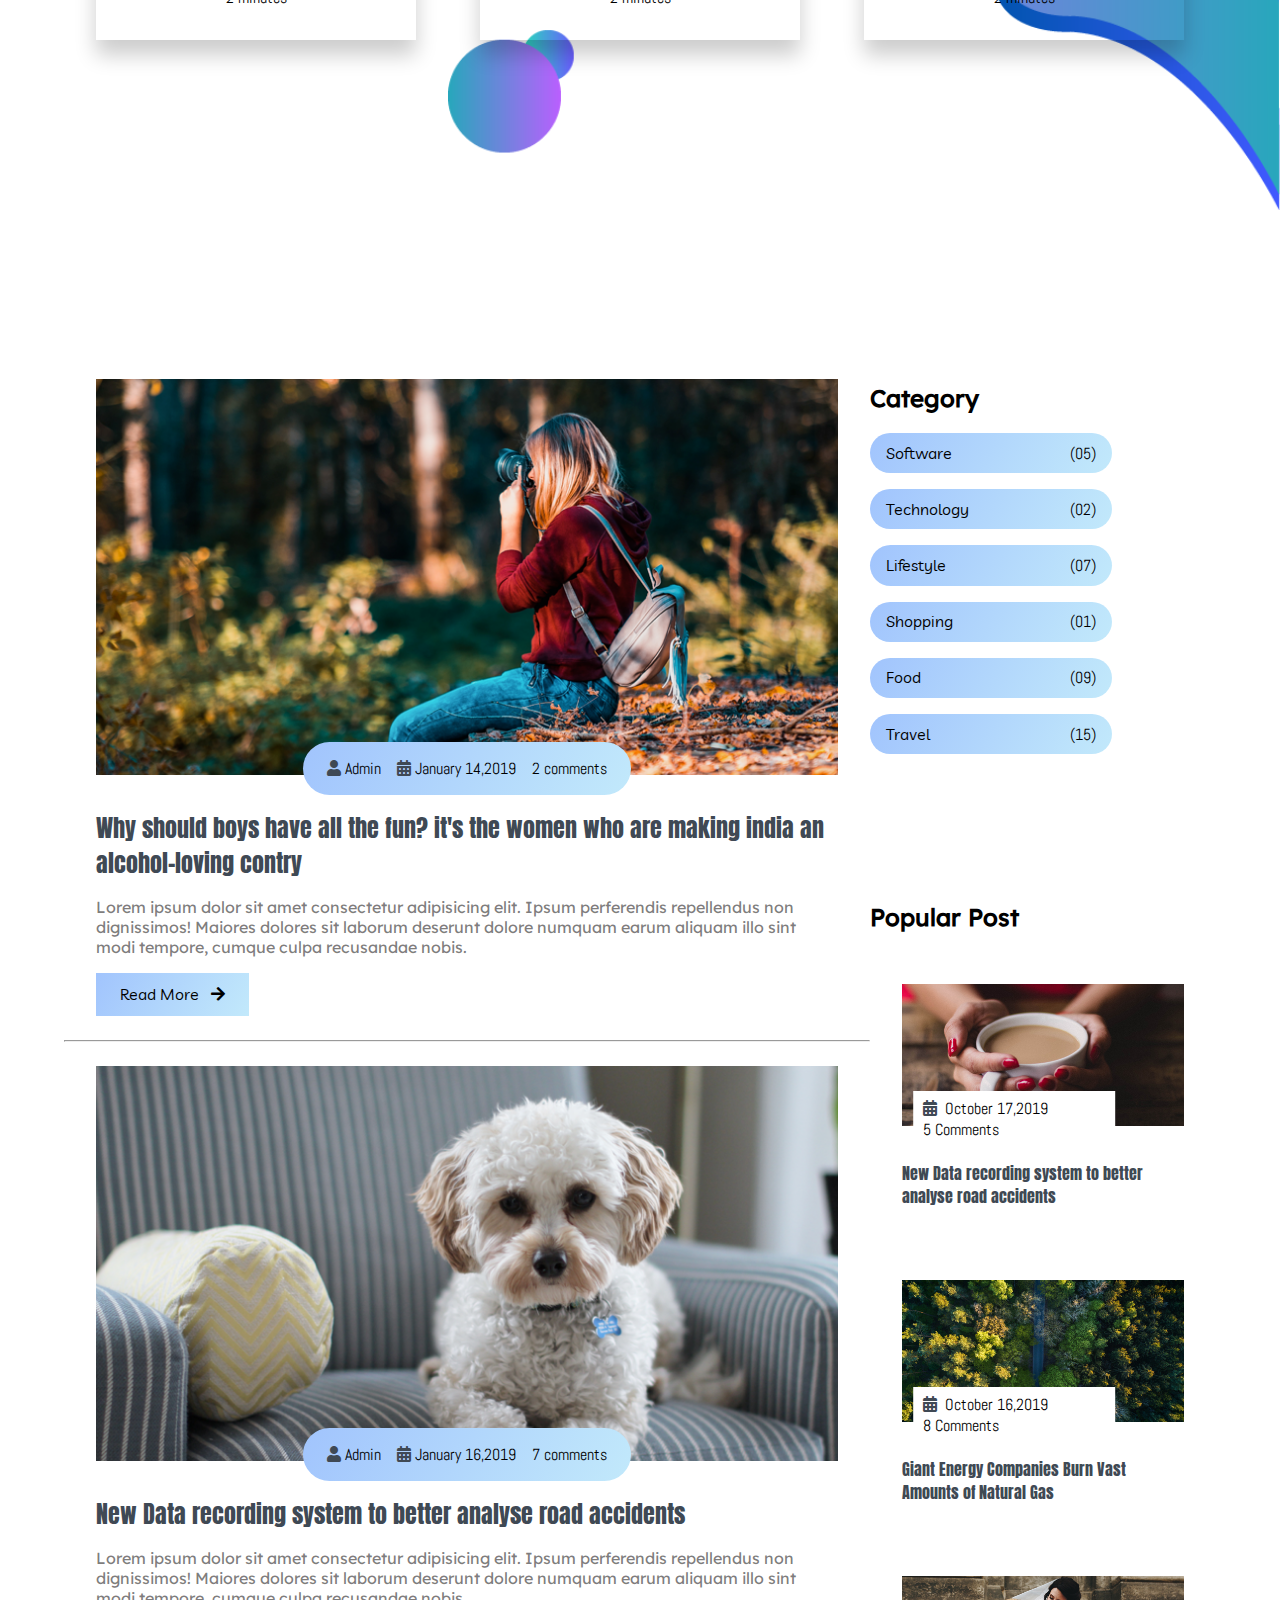
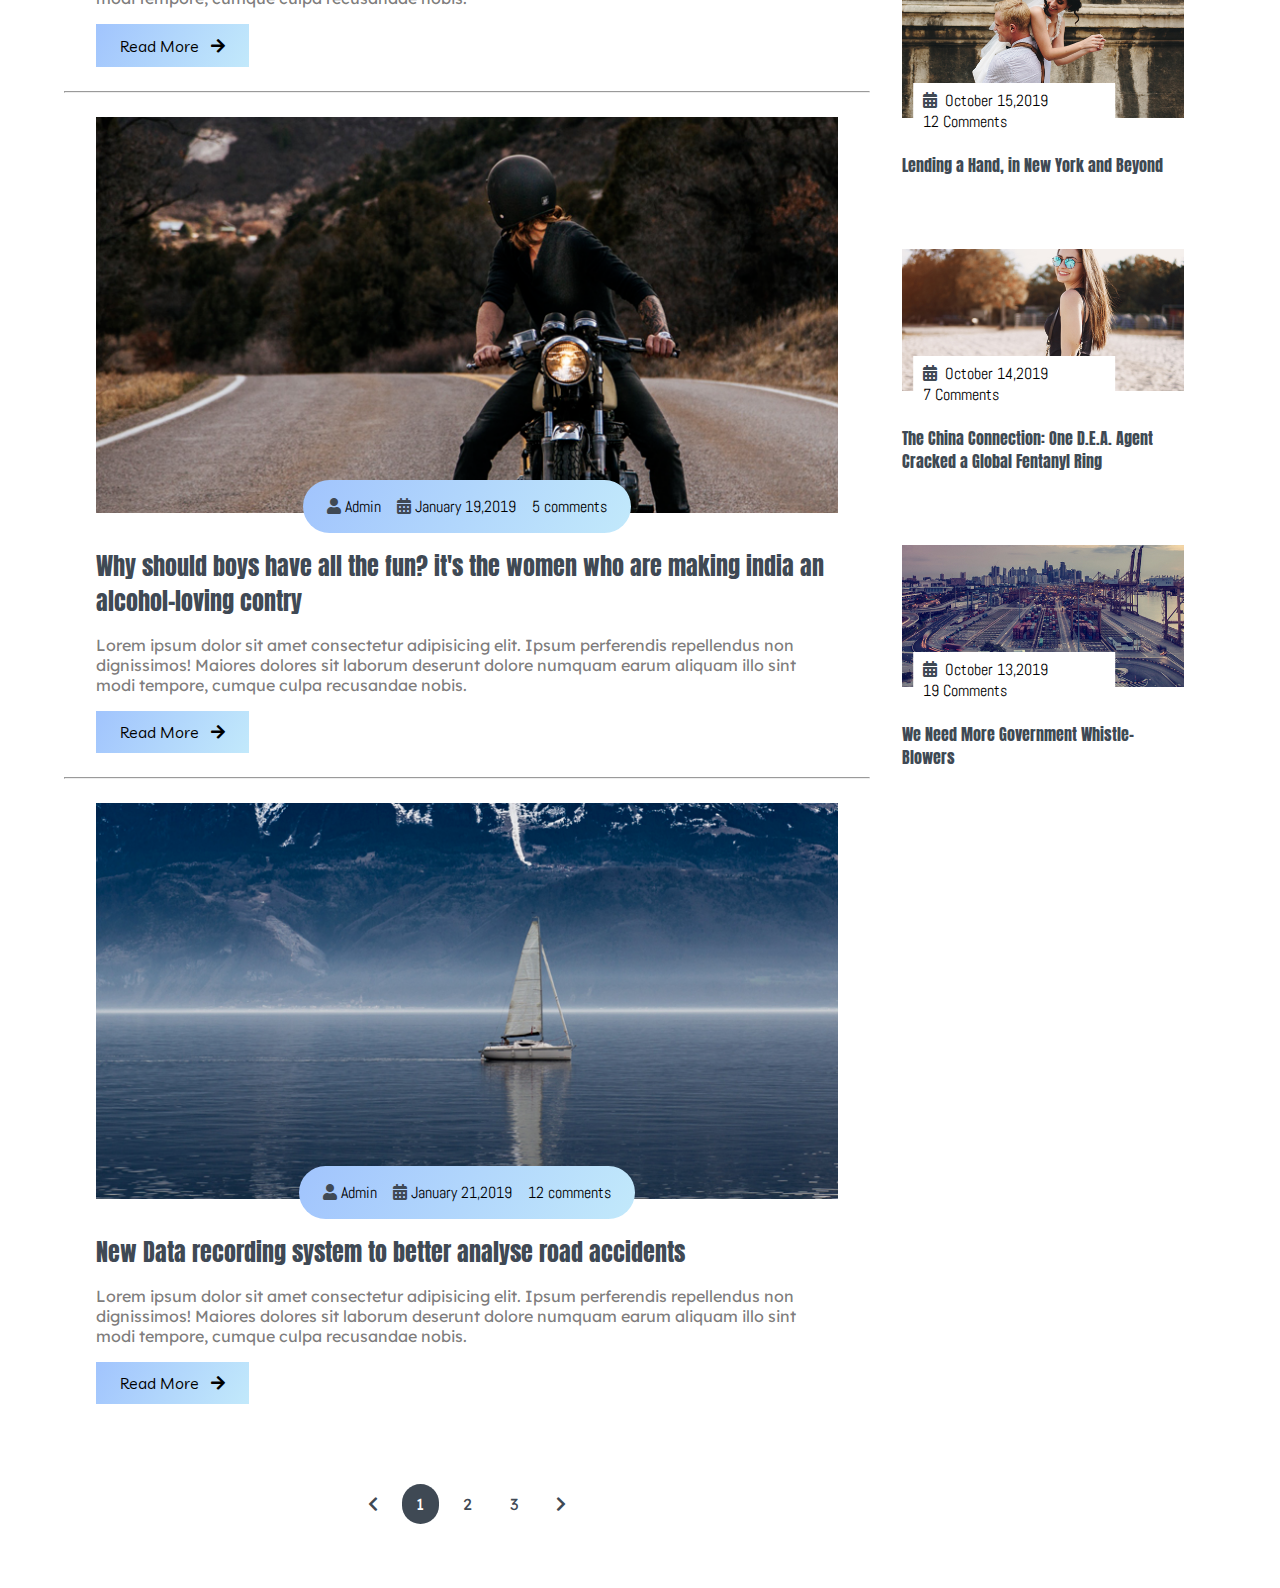
==== commit 2db54b2f: "Merge pull request #7 from TuanAndrea/feature/sidebar-popular-post" ====
--- a/index.html
+++ b/index.html
@@ -367,26 +367,6 @@
                         </div>
                      </div>
                   </div>
-                  <div class="newsletter">
-                     <h2>Newsletter</h2>
-                     <div class="form-element">
-                        <input type="text" class="input-element" placeholder="Email">
-                        <button class="btn form-btn">Subcribe</button>
-                     </div>
-                  </div>
-                  <div class="popular-tags">
-                     <h2>Popular Tags</h2>
-                     <div class="tags flex-row">
-                        <a href="#" class="tag">Software</a>
-                        <a href="#" class="tag">Technology</a>
-                        <a href="#" class="tag">Travel</a>
-                        <a href="#" class="tag">Illustration</a>
-                        <a href="#" class="tag">Design</a>
-                        <a href="#" class="tag">LifeStyle</a>
-                        <a href="#" class="tag">Love</a>
-                        <a href="#" class="tag">Project</a>
-                     </div>
-                  </div>
                </aside>
             </div>
          </section>
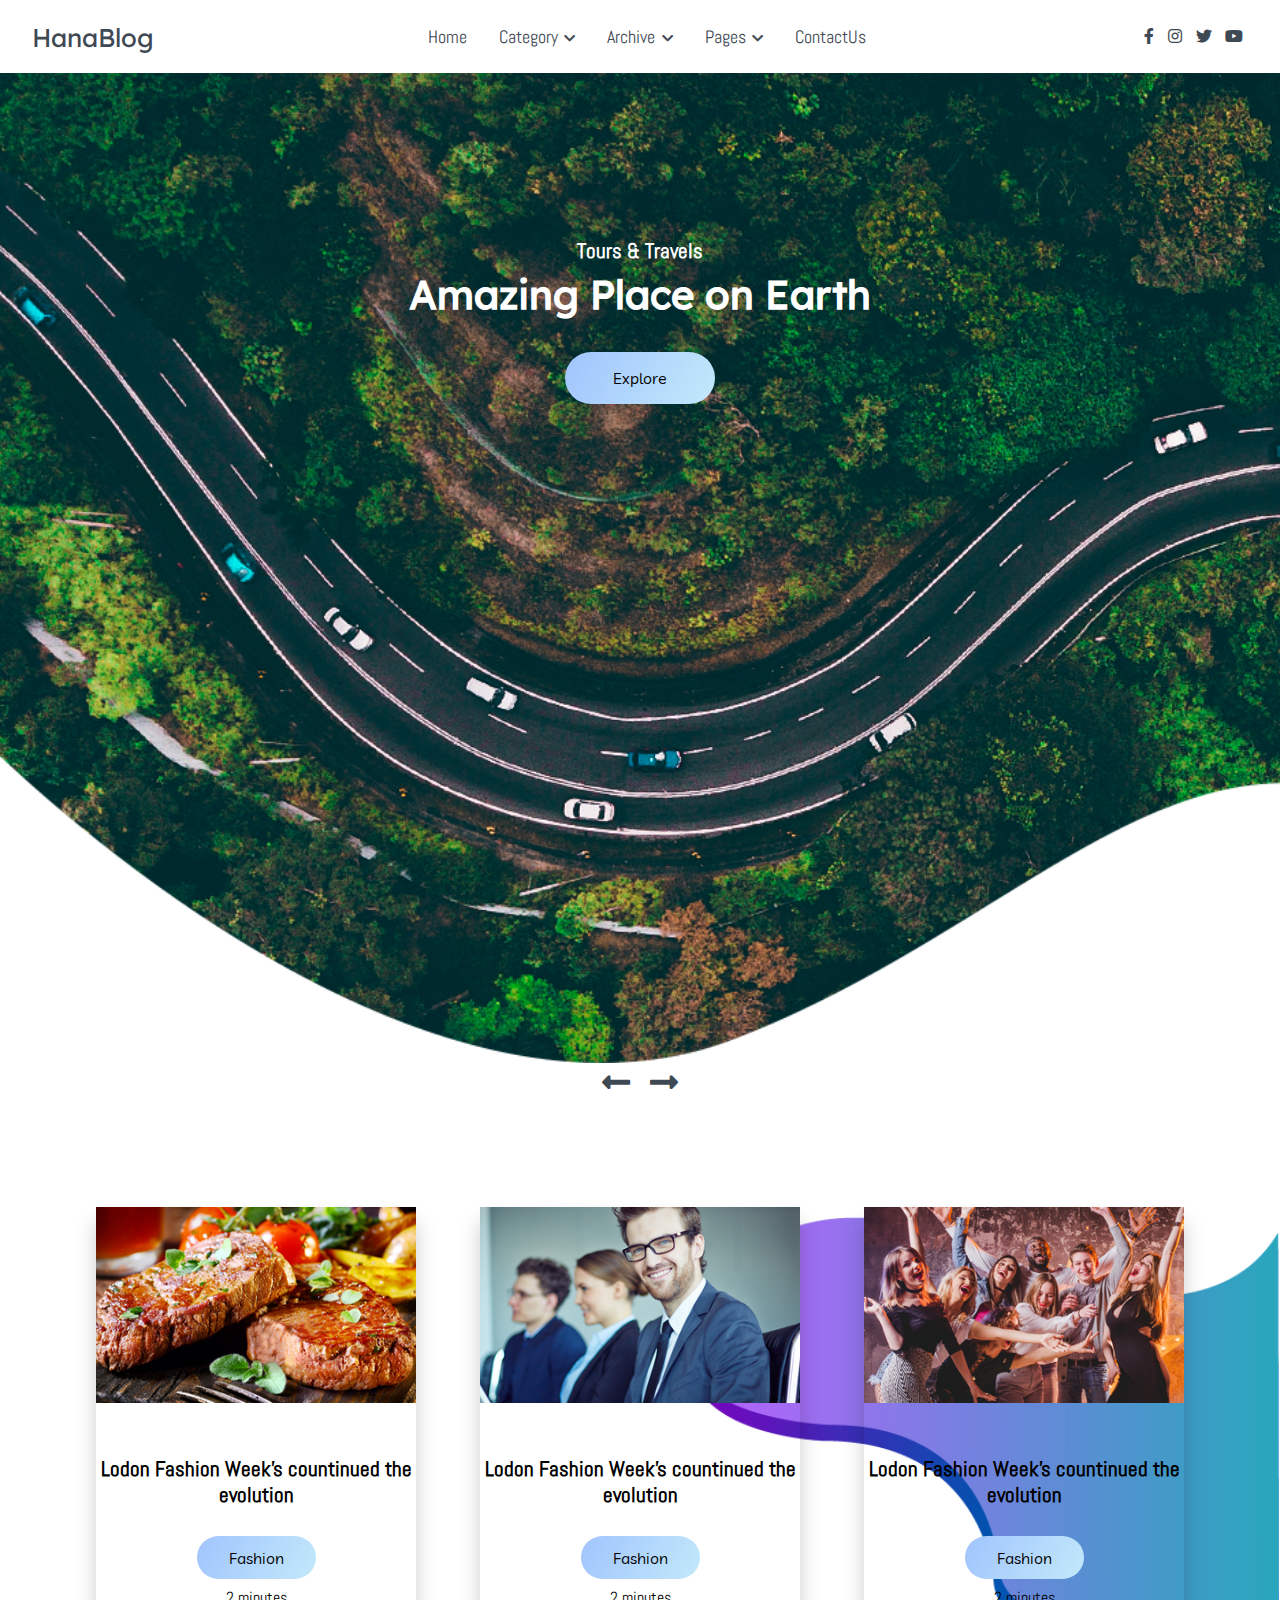
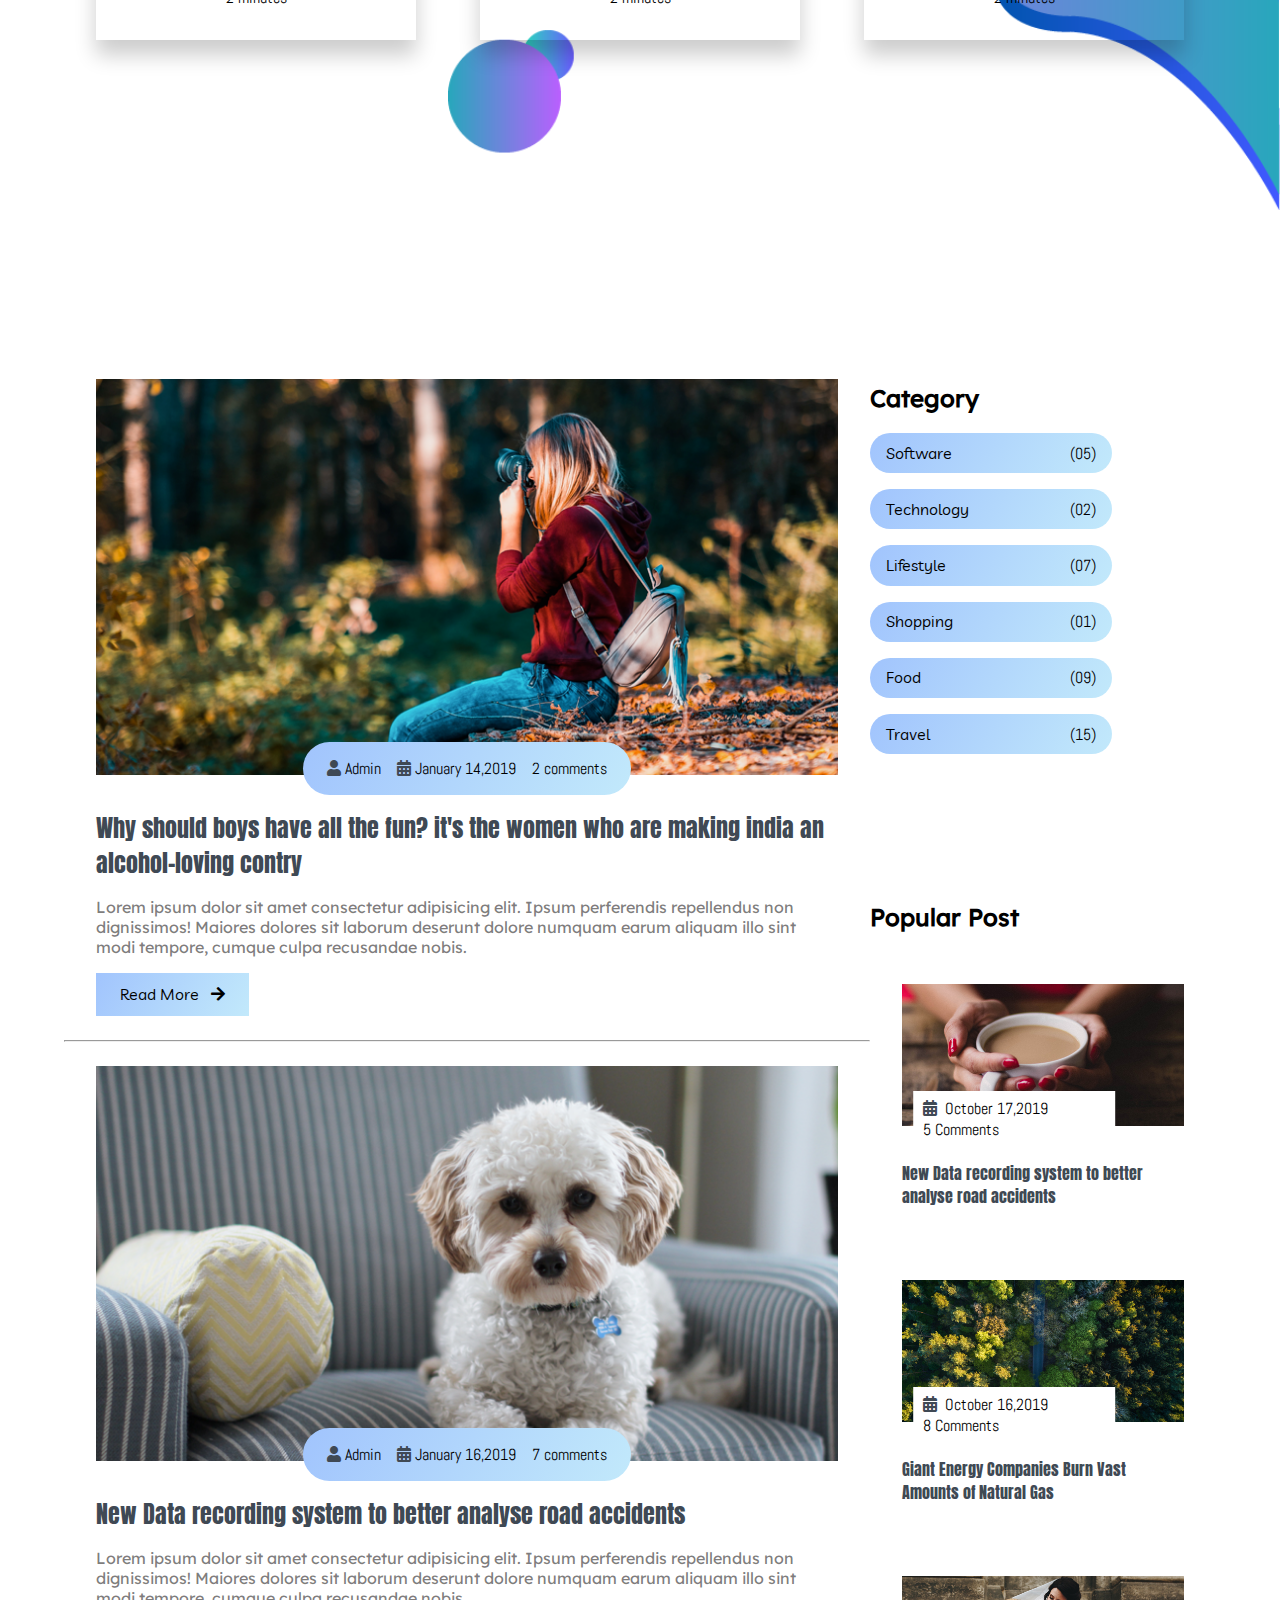
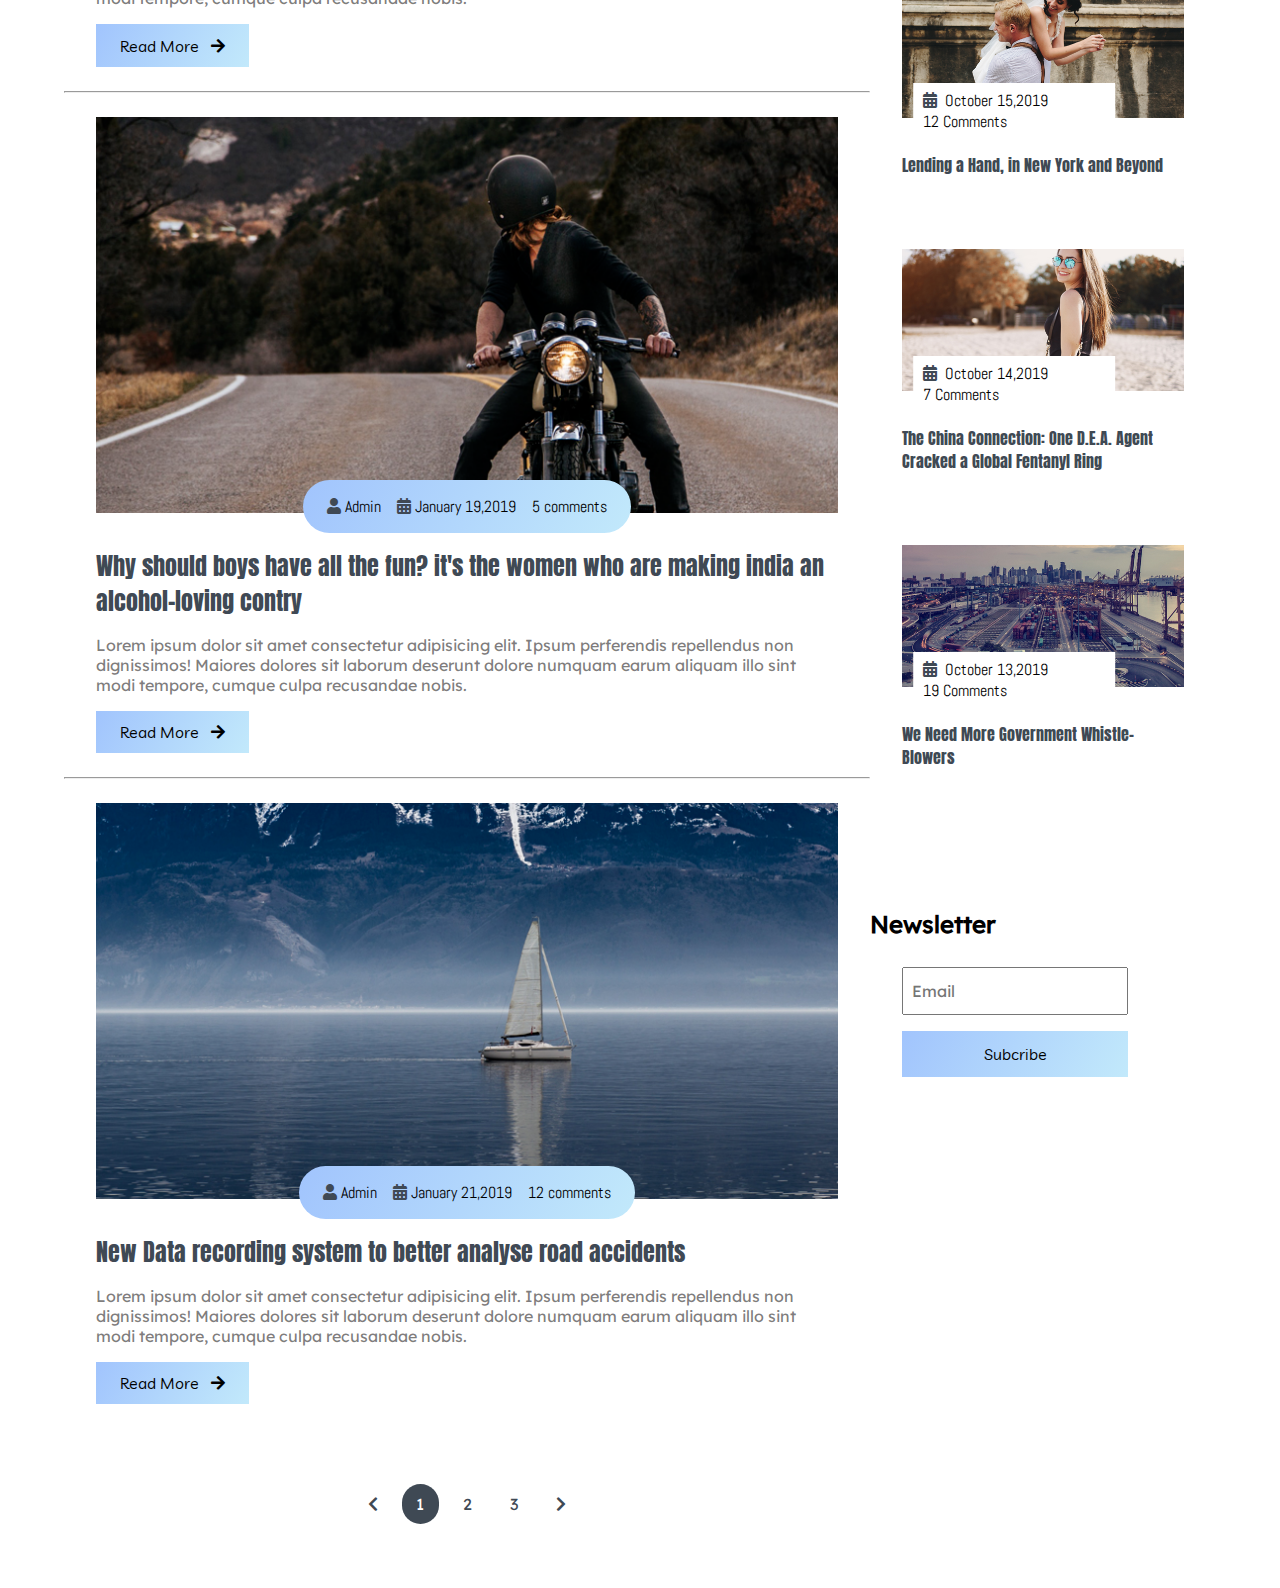
==== commit 467a1f4f: "Merge pull request #6 from TuanAndrea/feature/sidebar-newsletter" ====
--- a/index.html
+++ b/index.html
@@ -367,6 +367,13 @@
                         </div>
                      </div>
                   </div>
+                  <div class="newsletter">
+                     <h2>Newsletter</h2>
+                     <div class="form-element">
+                        <input type="text" class="input-element" placeholder="Email">
+                        <button class="btn form-btn">Subcribe</button>
+                     </div>
+                  </div>
                </aside>
             </div>
          </section>
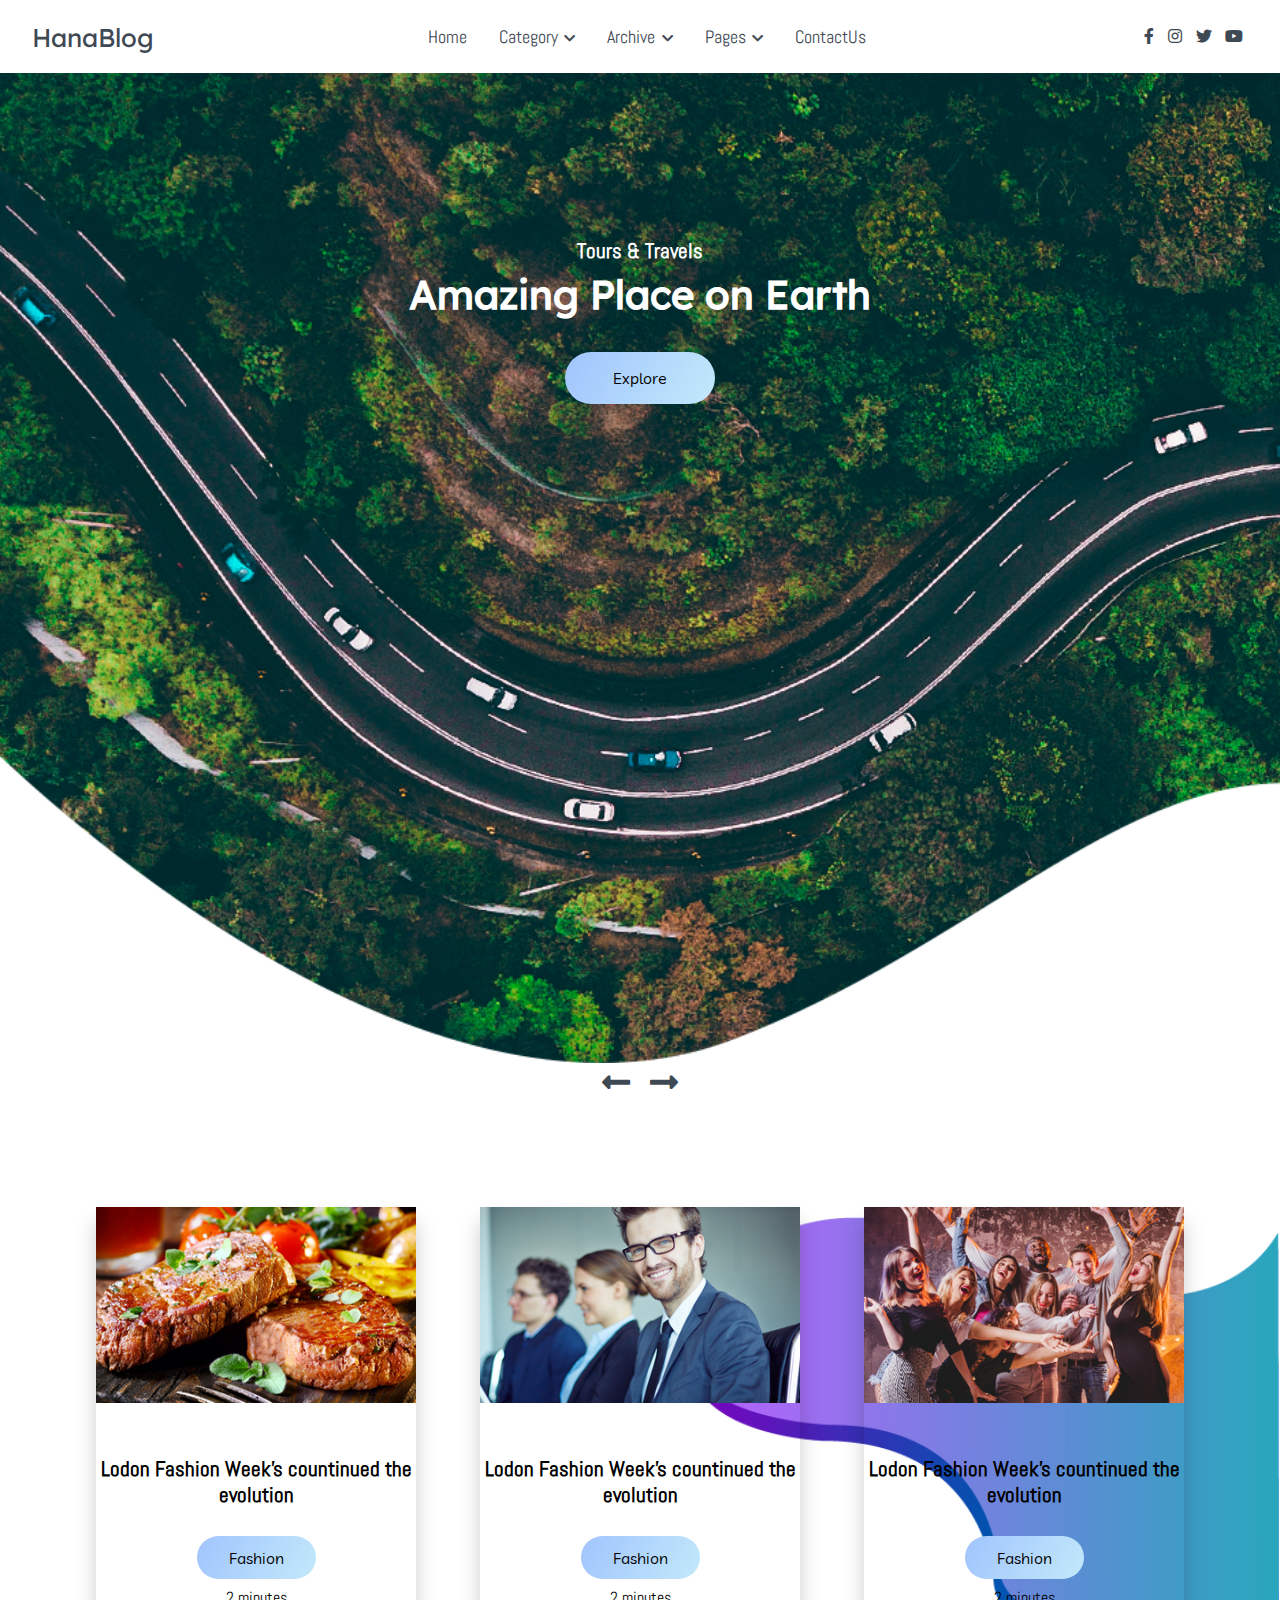
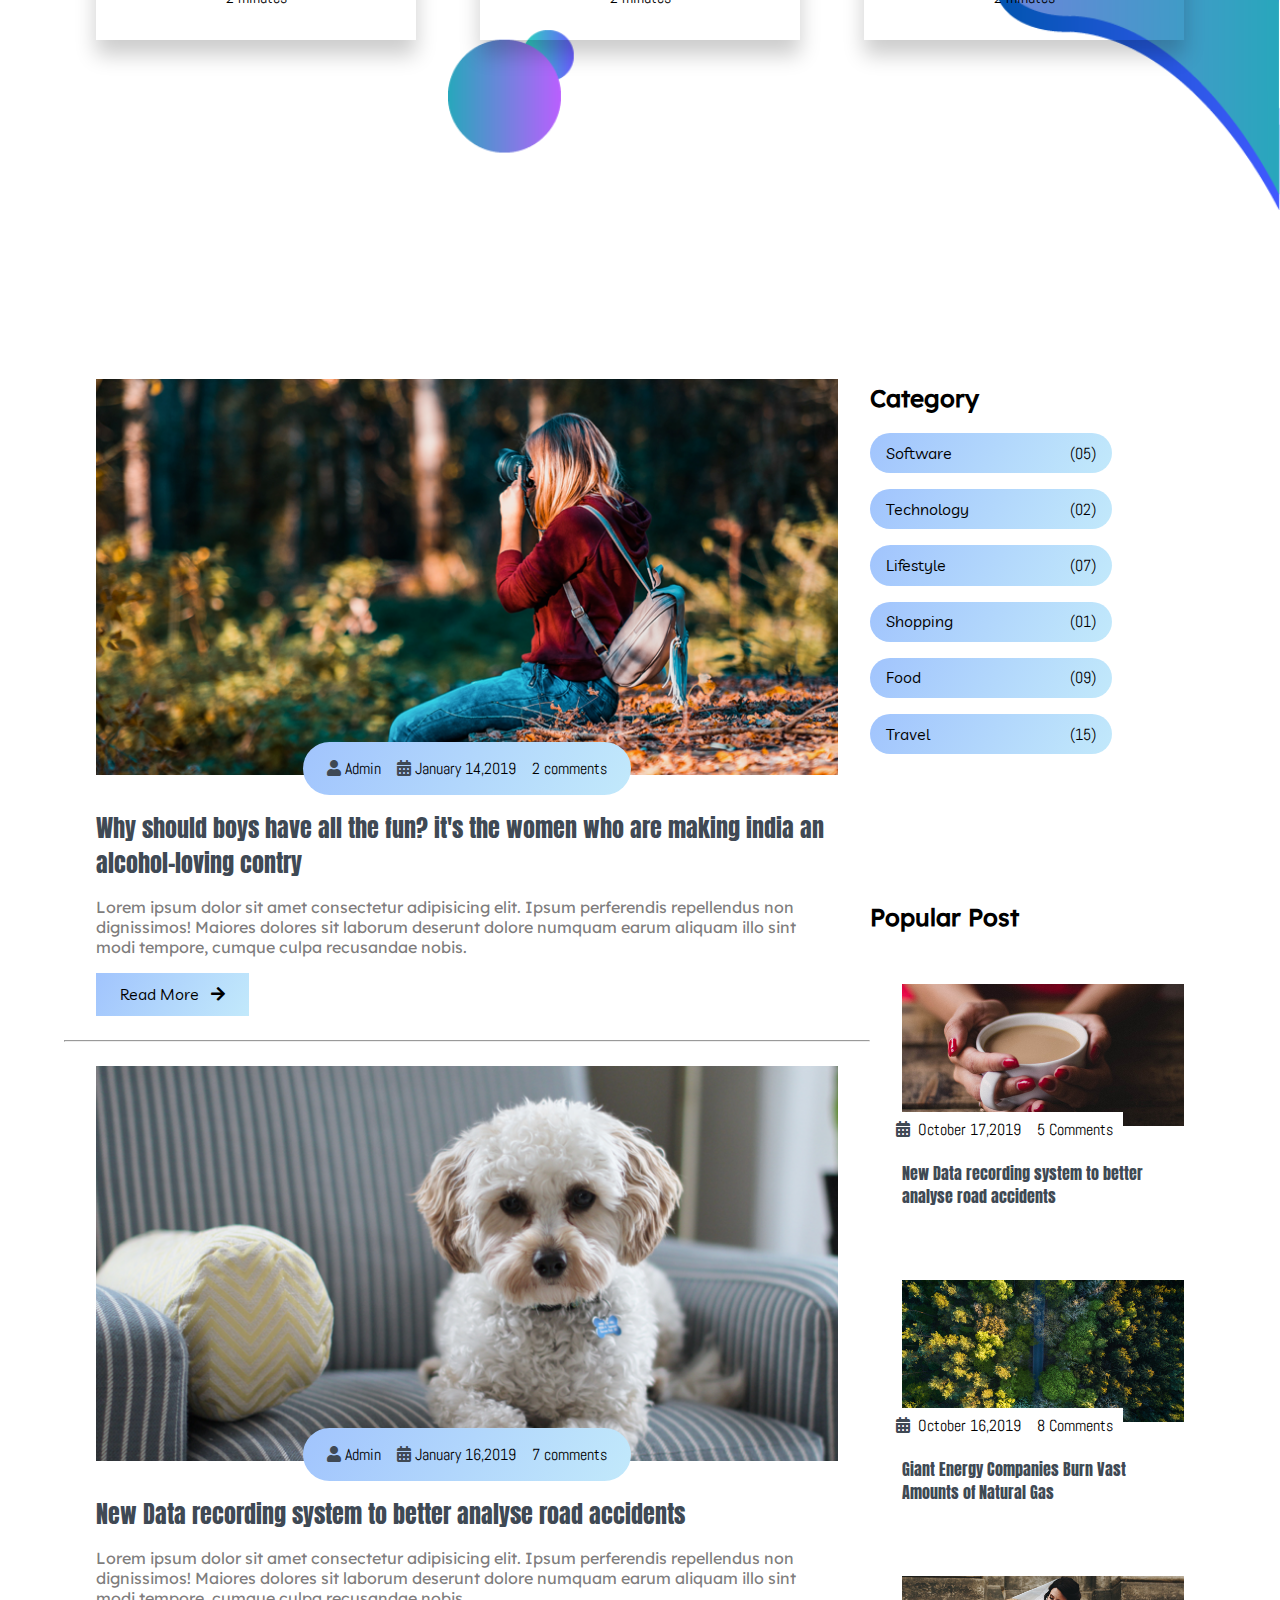
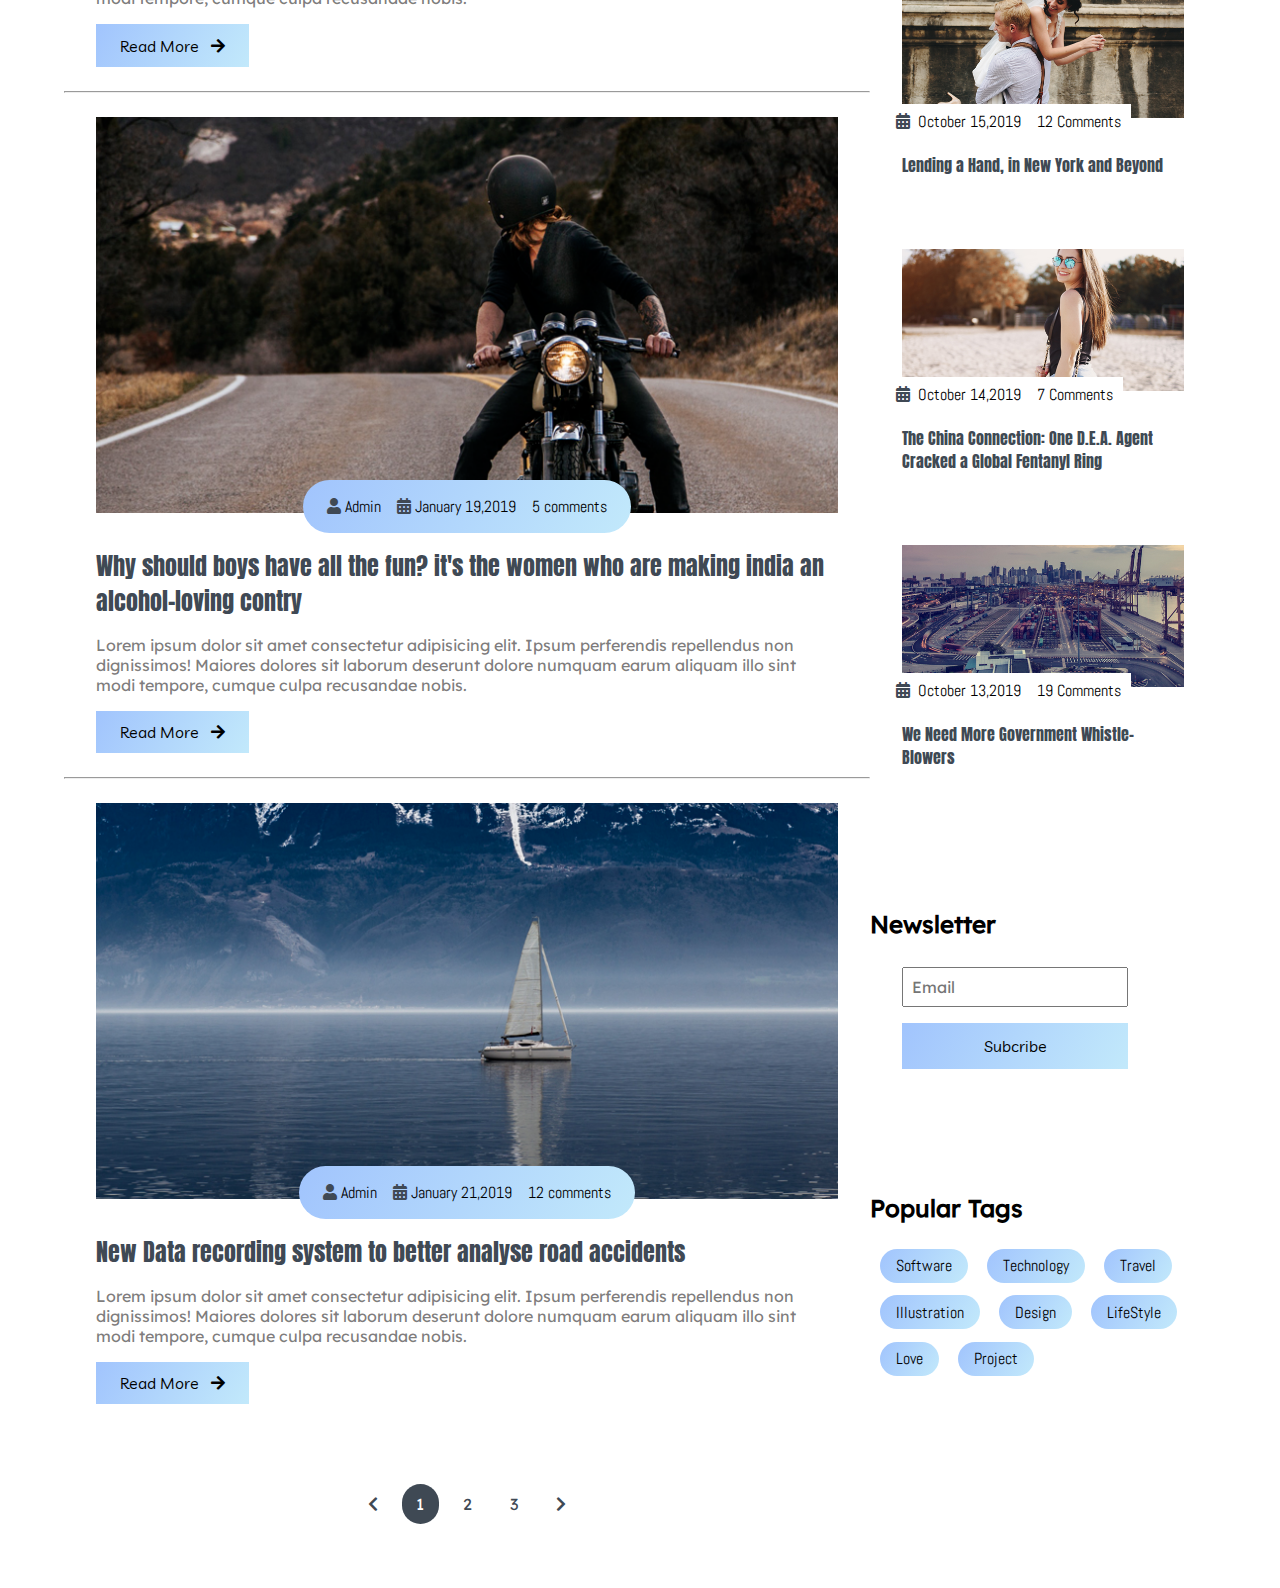
==== commit a07613b2: "Merge pull request #8 from TuanAndrea/feature/sidebar-popular-tags" ====
--- a/index.html
+++ b/index.html
@@ -374,6 +374,19 @@
                         <button class="btn form-btn">Subcribe</button>
                      </div>
                   </div>
+                  <div class="popular-tags">
+                     <h2>Popular Tags</h2>
+                     <div class="tags flex-row">
+                        <a href="#" class="tag">Software</a>
+                        <a href="#" class="tag">Technology</a>
+                        <a href="#" class="tag">Travel</a>
+                        <a href="#" class="tag">Illustration</a>
+                        <a href="#" class="tag">Design</a>
+                        <a href="#" class="tag">LifeStyle</a>
+                        <a href="#" class="tag">Love</a>
+                        <a href="#" class="tag">Project</a>
+                     </div>
+                  </div>
                </aside>
             </div>
          </section>
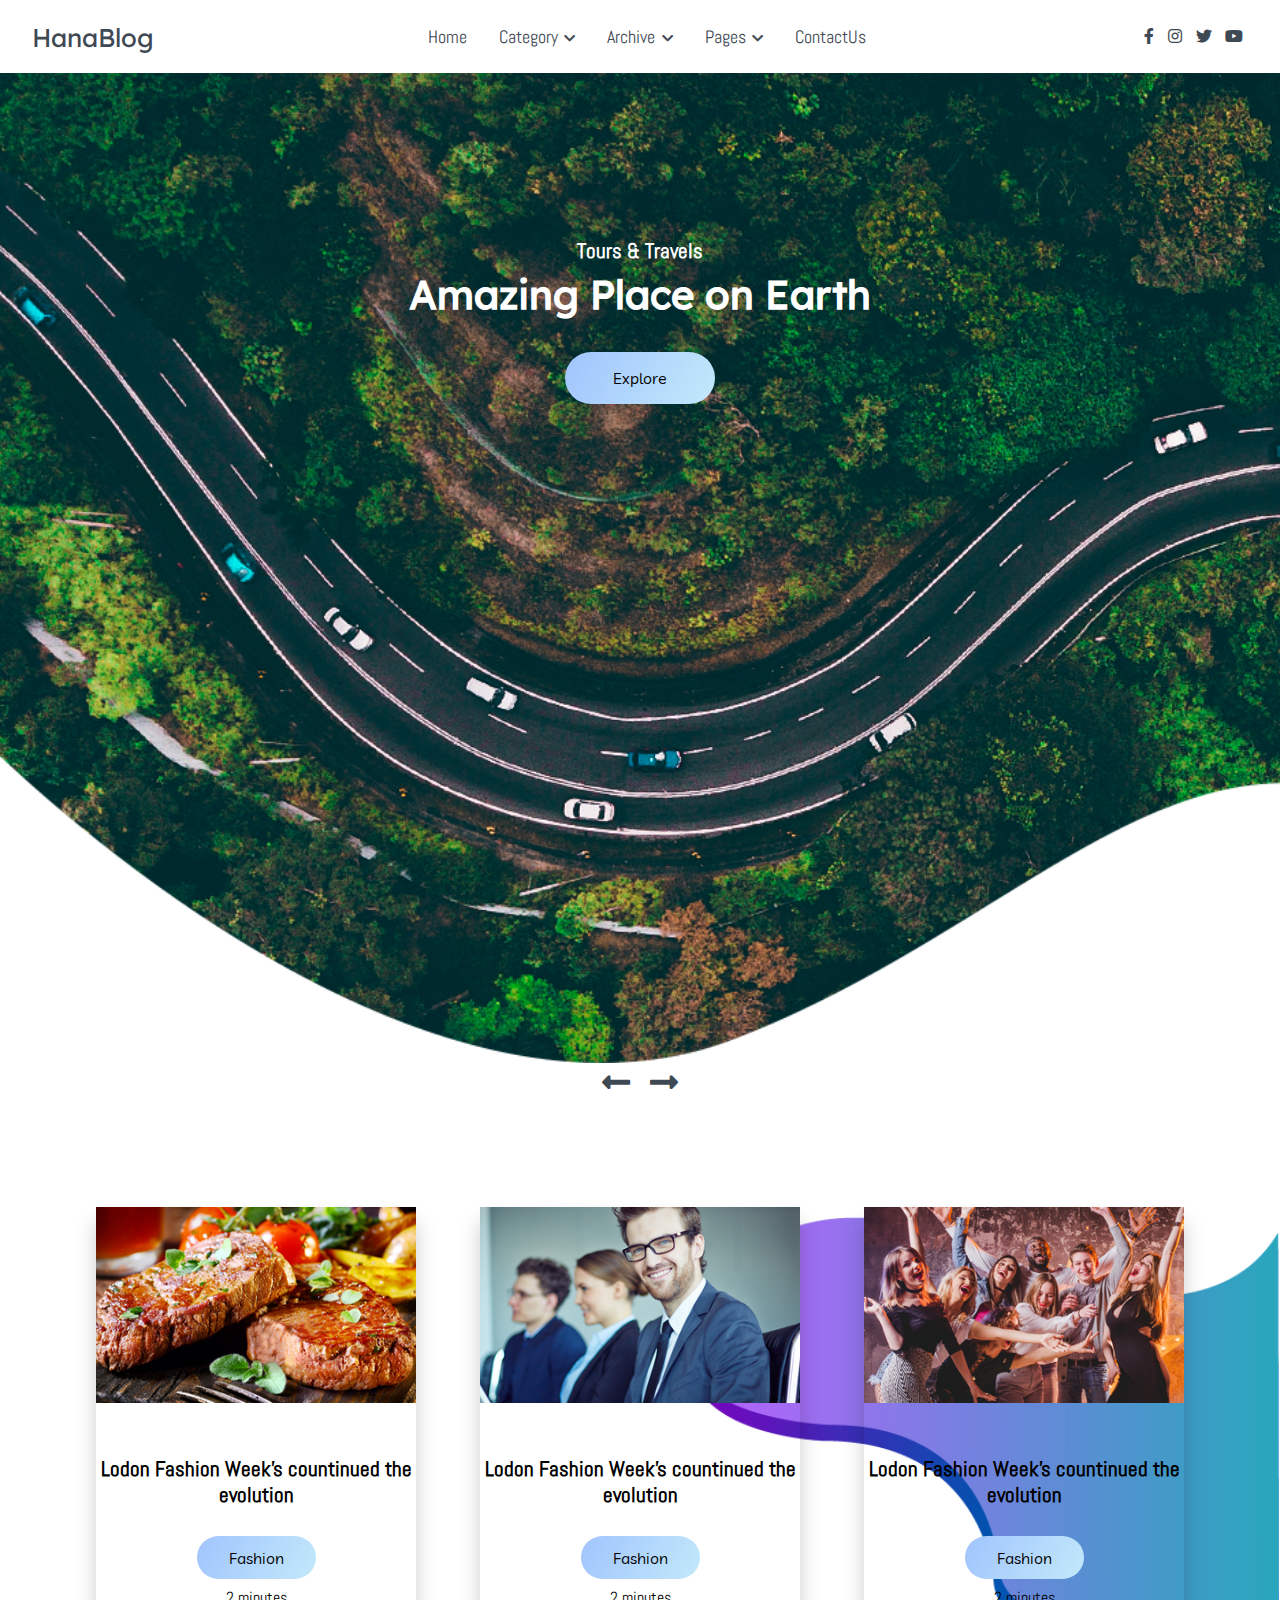
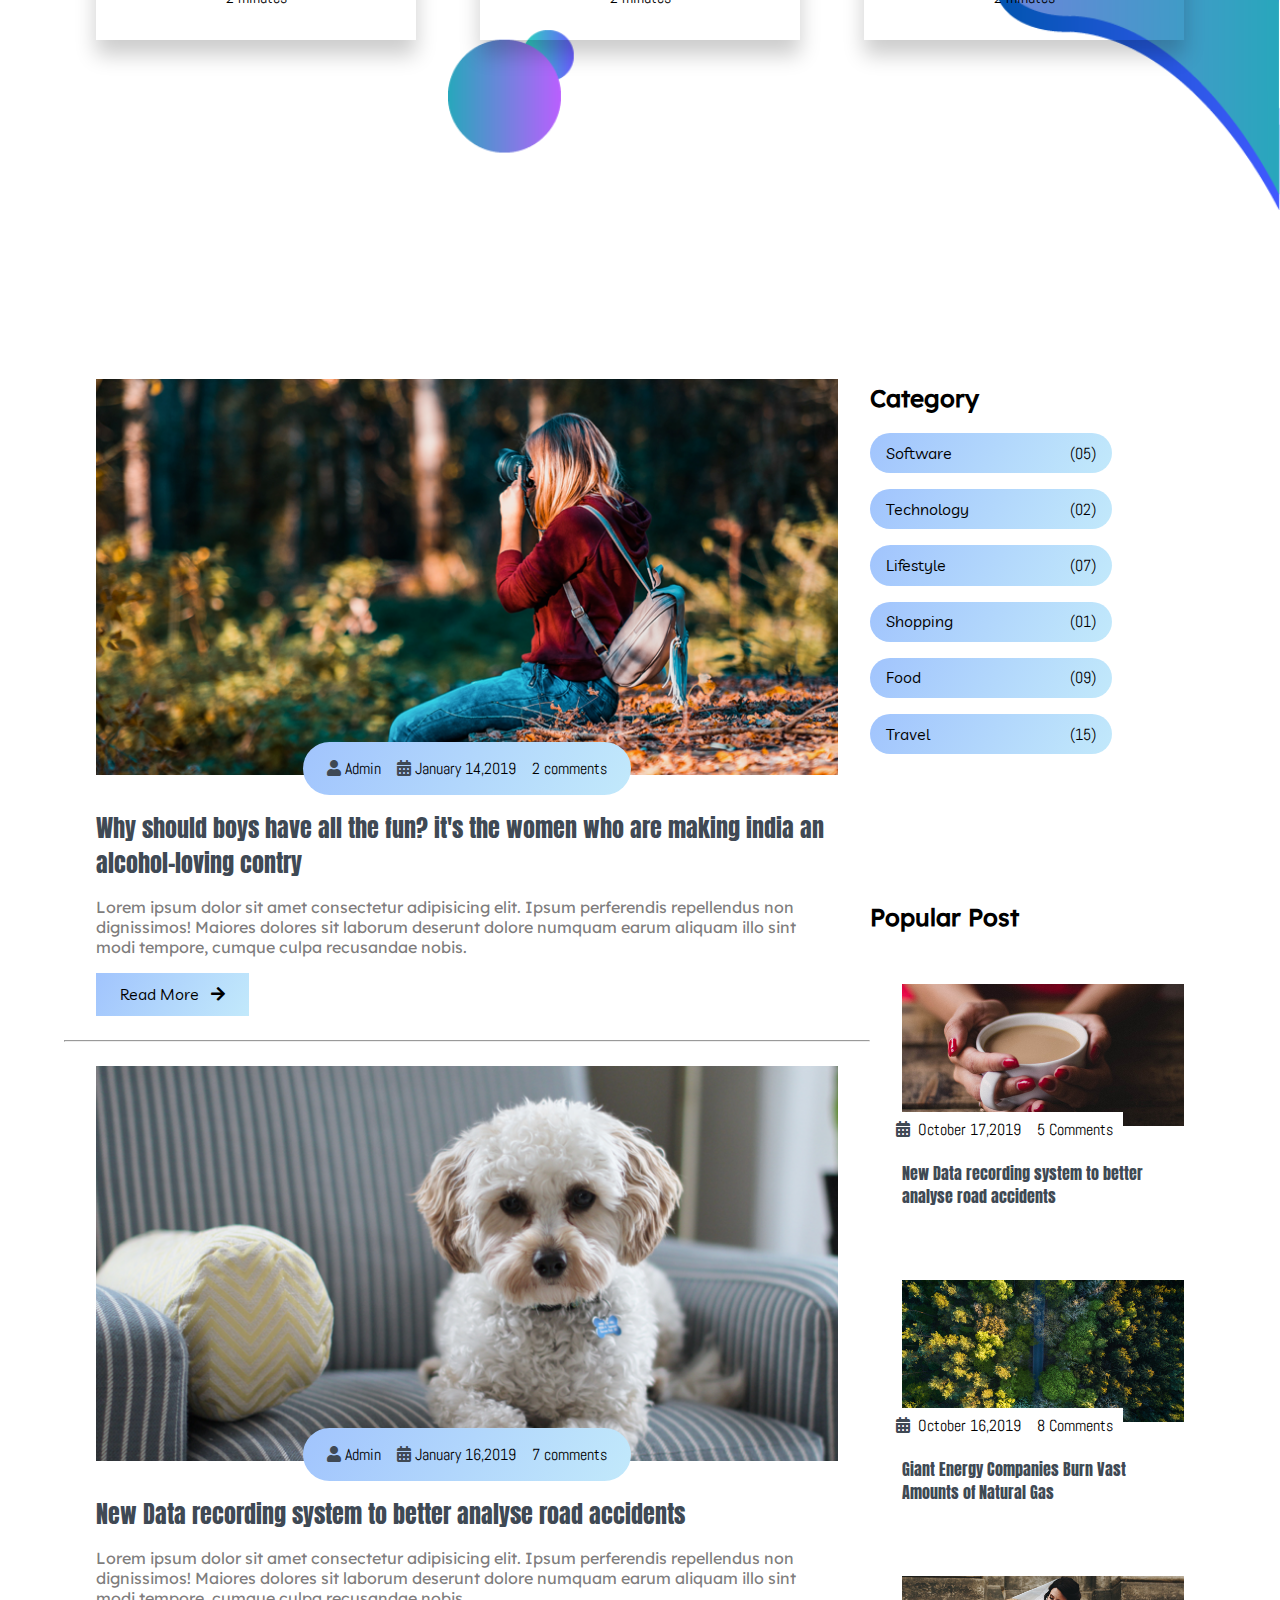
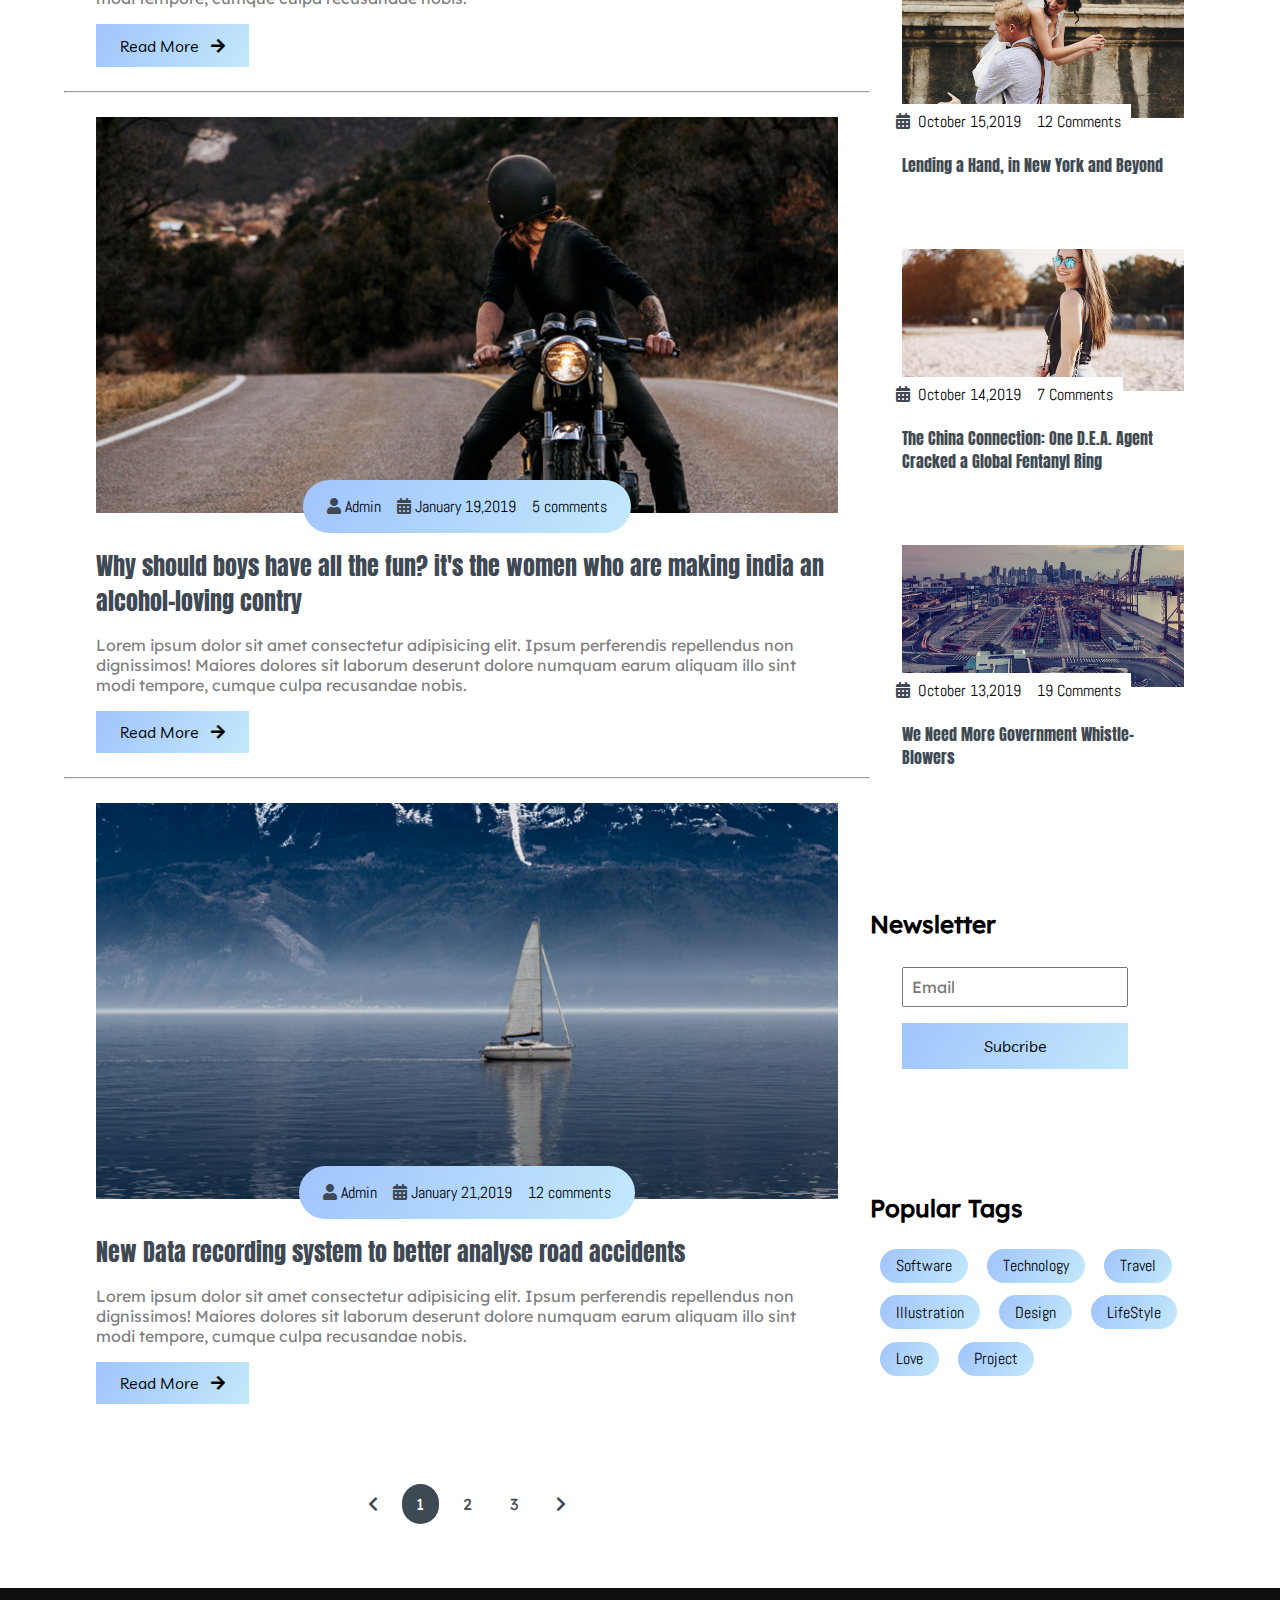
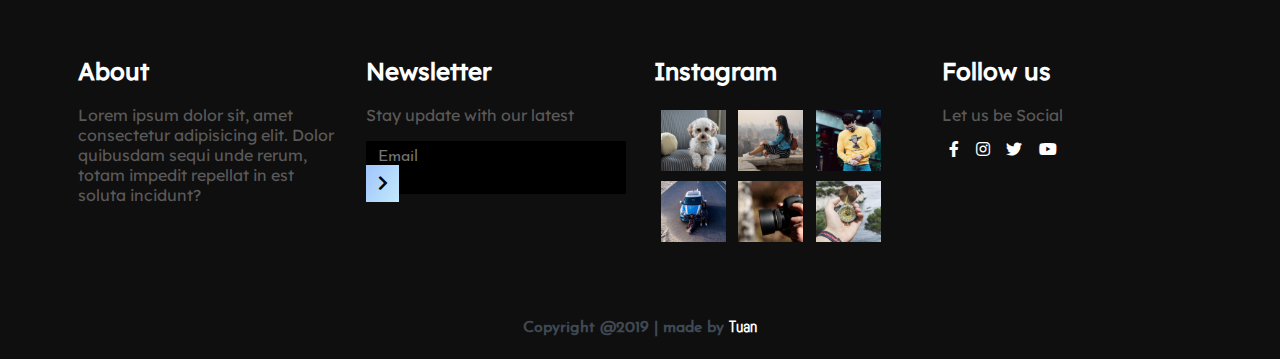
==== commit ffb9830a: "Add footer section" ====
--- a/index.html
+++ b/index.html
@@ -394,7 +394,51 @@
 
       <!-- Footer section -->
       <footer class="footer">
-
+         <div class="container">
+            <div class="about-us">
+               <h2>About</h2>
+               <p>Lorem ipsum dolor sit, amet consectetur adipisicing elit. 
+                  Dolor quibusdam sequi unde rerum, 
+                  totam impedit repellat in est soluta incidunt?
+               </p>
+            </div>
+            <div class="newsletter">
+               <h2>Newsletter</h2>
+               <p>Stay update with our latest</p>
+               <div class="form-element">
+                  <input type="text" placeholder="Email">
+                  <span><i class="fas fa-chevron-right"></i></span>
+               </div>
+            </div>
+            <div class="instagram">
+               <h2>Instagram</h2>
+               <div class="flex-row">
+                  <img src="./assets/instagram/thumb-card3.png" alt="insta">
+                  <img src="./assets/instagram/thumb-card4.png" alt="insta">
+                  <img src="./assets/instagram/thumb-card5.png" alt="insta">
+               </div>
+               <div class="flex-row">
+                  <img src="./assets/instagram/thumb-card6.png" alt="insta">
+                  <img src="./assets/instagram/thumb-card7.png" alt="insta">
+                  <img src="./assets/instagram/thumb-card8.png" alt="insta">
+               </div>
+            </div>
+            <div class="follow">
+               <h2>Follow us</h2>
+               <p>Let us be Social</p>
+               <div>
+                  <a href="#"><i class="fab fa-facebook-f"></i></a>
+                  <a href="#"><i class="fab fa-instagram"></i></a>
+                  <a href="#"><i class="fab fa-twitter"></i></a>
+                  <a href="#"><i class="fab fa-youtube"></i></a>
+               </div>
+            </div>
+         </div>
+         <div class="rights flex-row">
+            <h4 class="text-gray">
+               Copyright @2019 | made by <span>Tuan</span> 
+            </h4>
+         </div>
       </footer>
    </div>
 
--- a/css/main.css
+++ b/css/main.css
@@ -6,6 +6,7 @@
 @import url('../css/blog-carousel.css');
 @import url('../css/post-content.css');
 @import url('../css/sidebar.css');
+@import url('../css/footer.css');
 
 * {
     box-sizing: border-box;
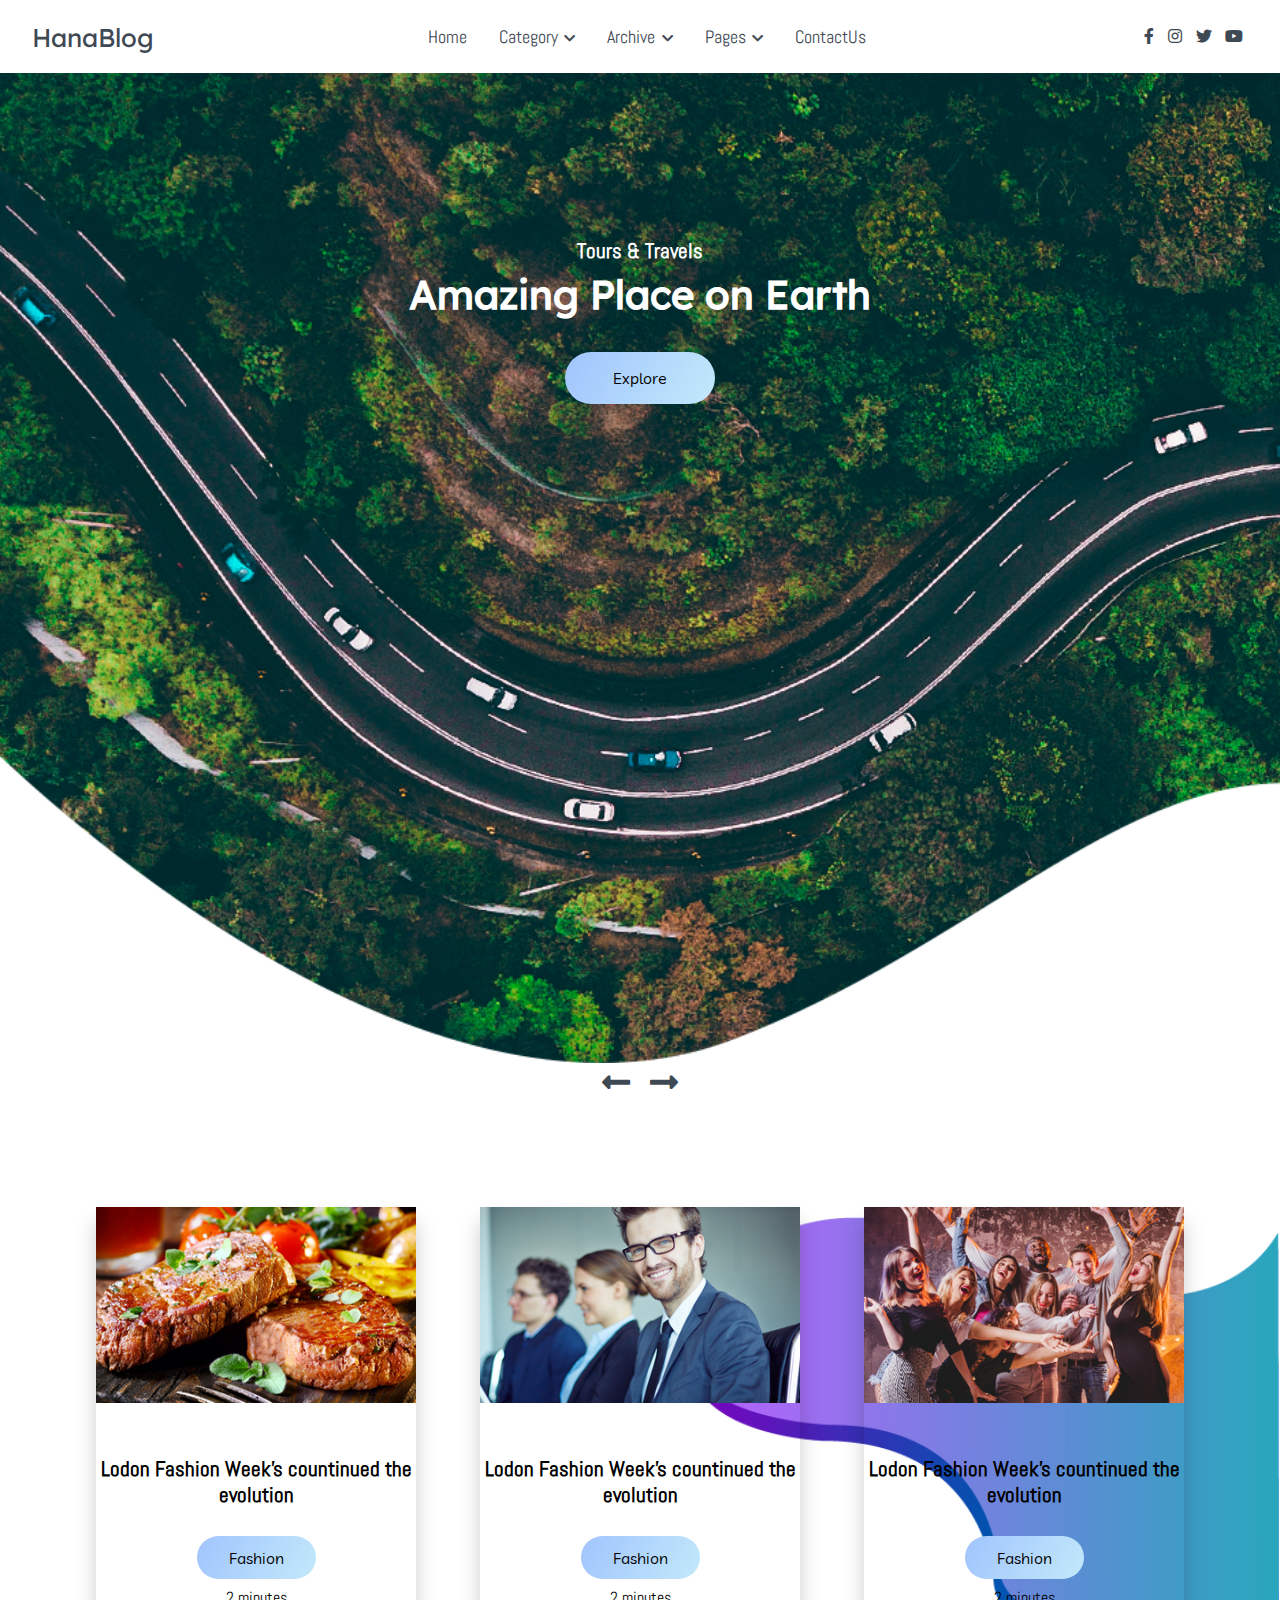
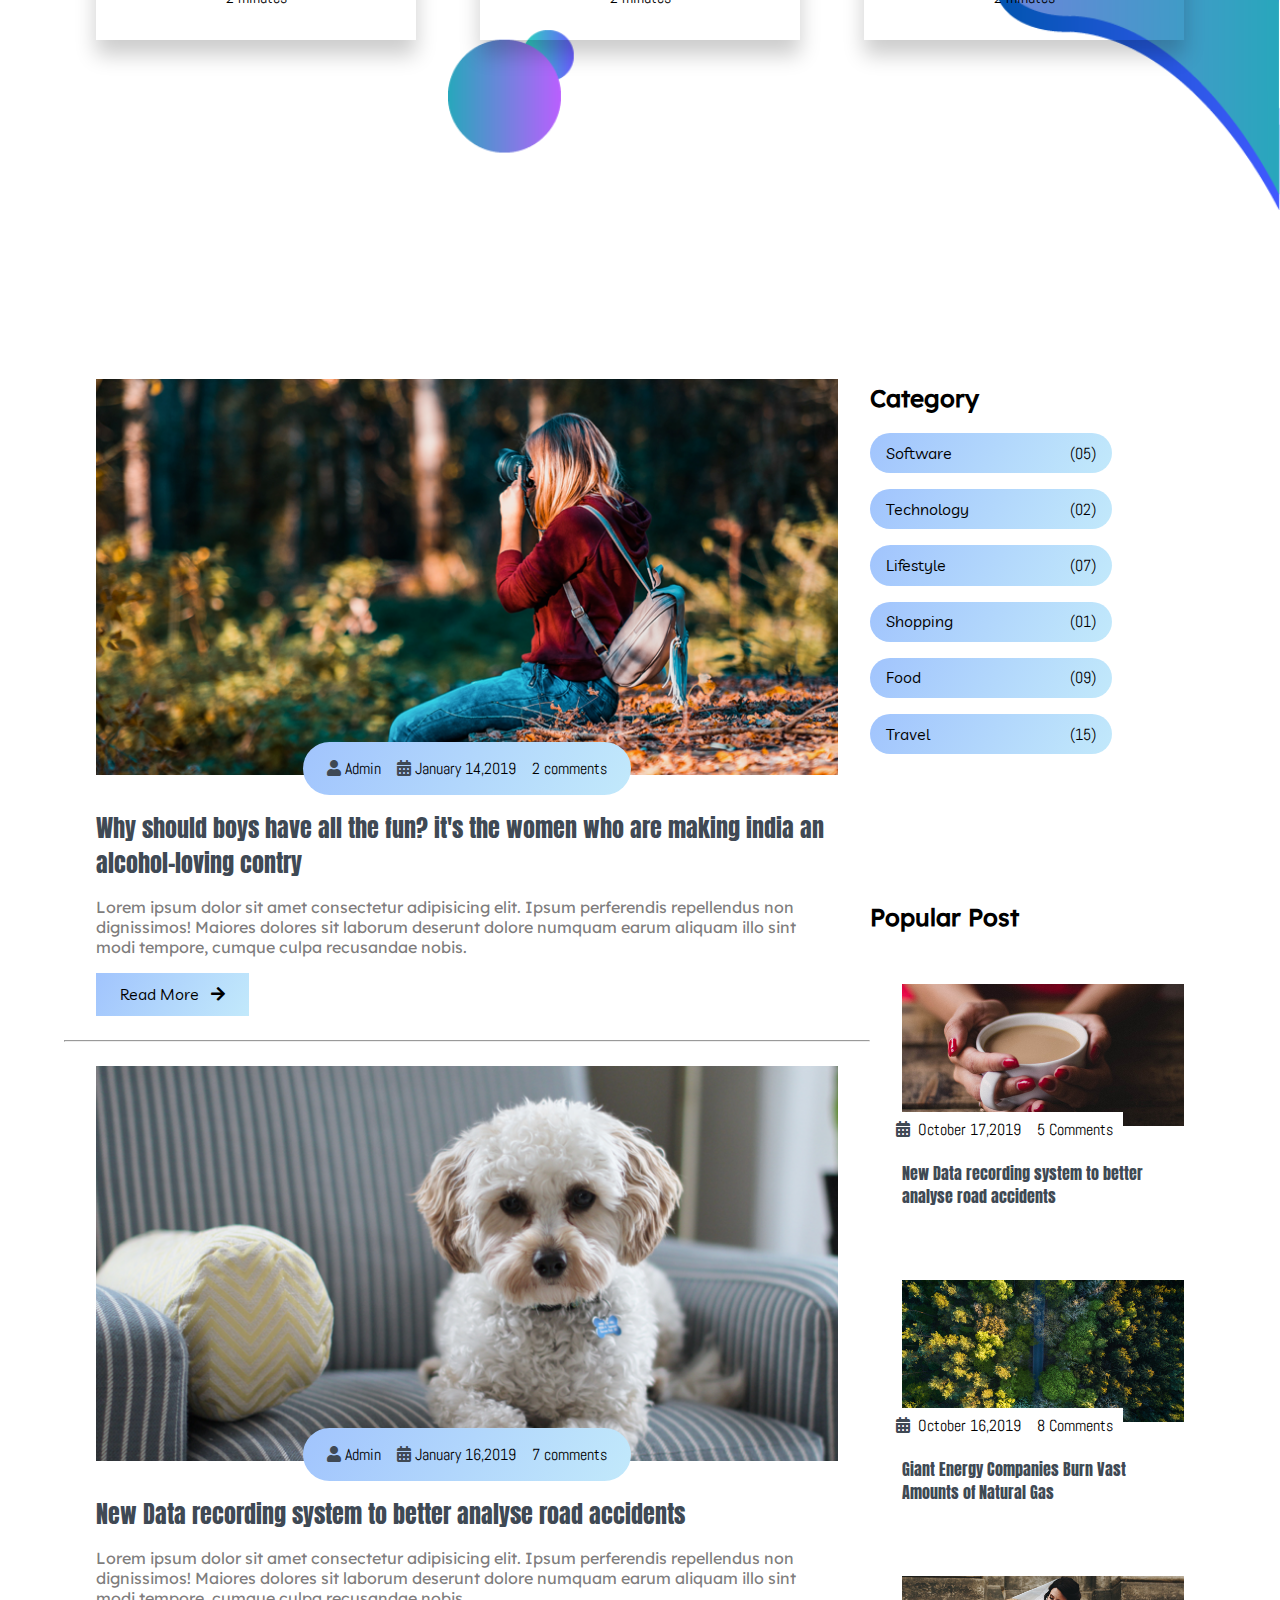
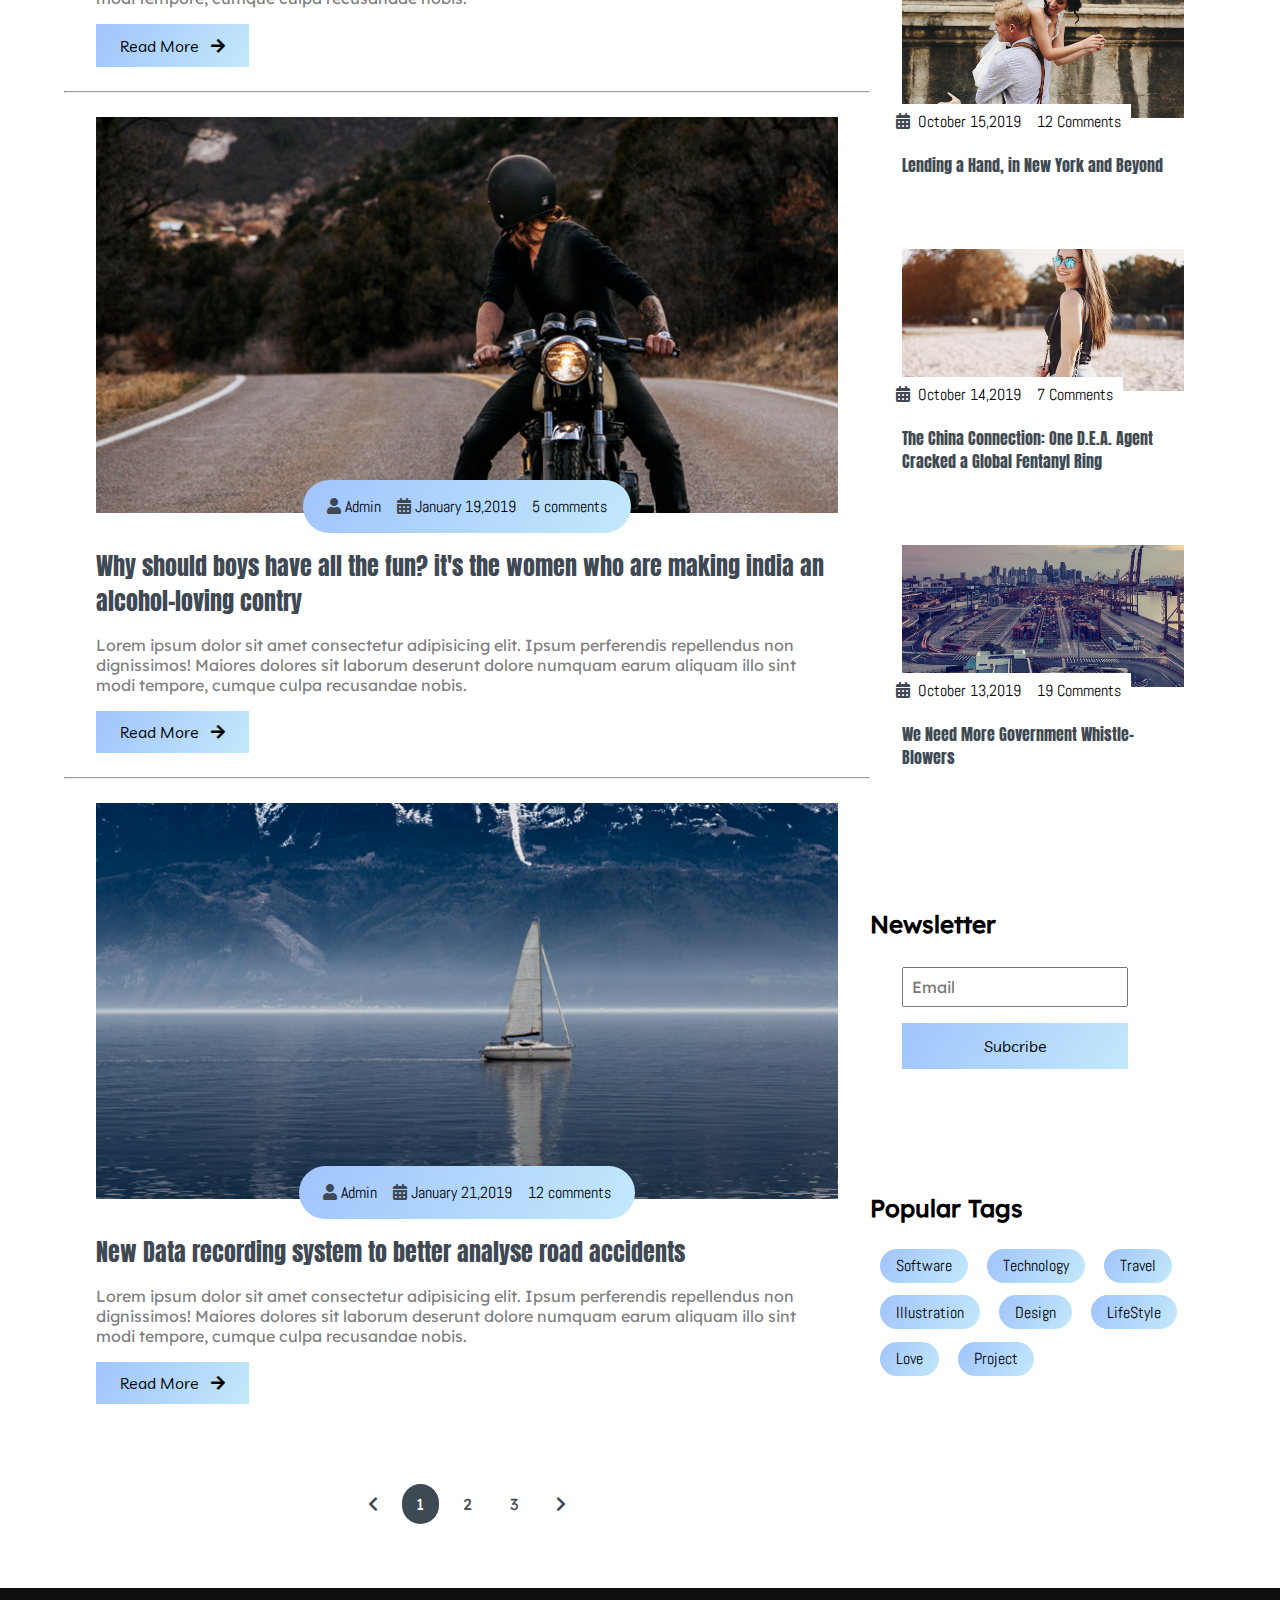
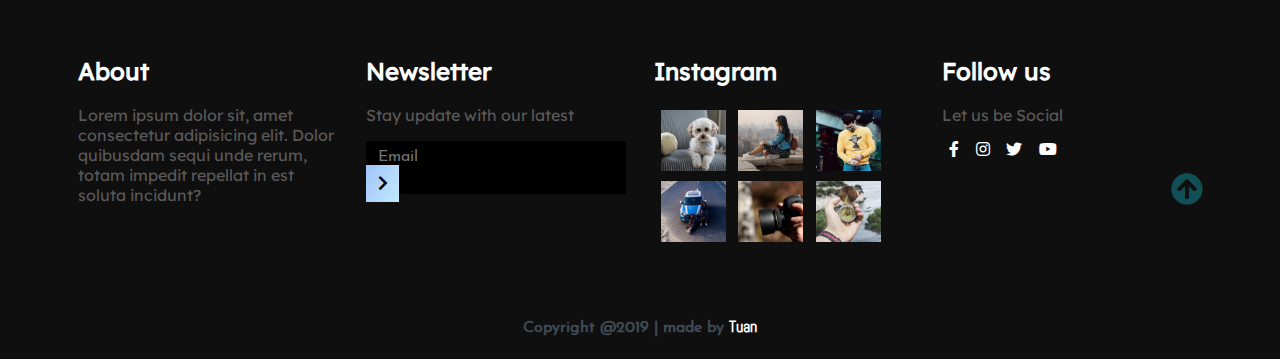
==== commit 66802432: "Add button click to scroll top" ====
--- a/index.html
+++ b/index.html
@@ -439,6 +439,9 @@
                Copyright @2019 | made by <span>Tuan</span> 
             </h4>
          </div>
+         <div class="move-up">
+            <span><i class="fas fa-arrow-circle-up fa-2x"></i></span>
+         </div>
       </footer>
    </div>
 
